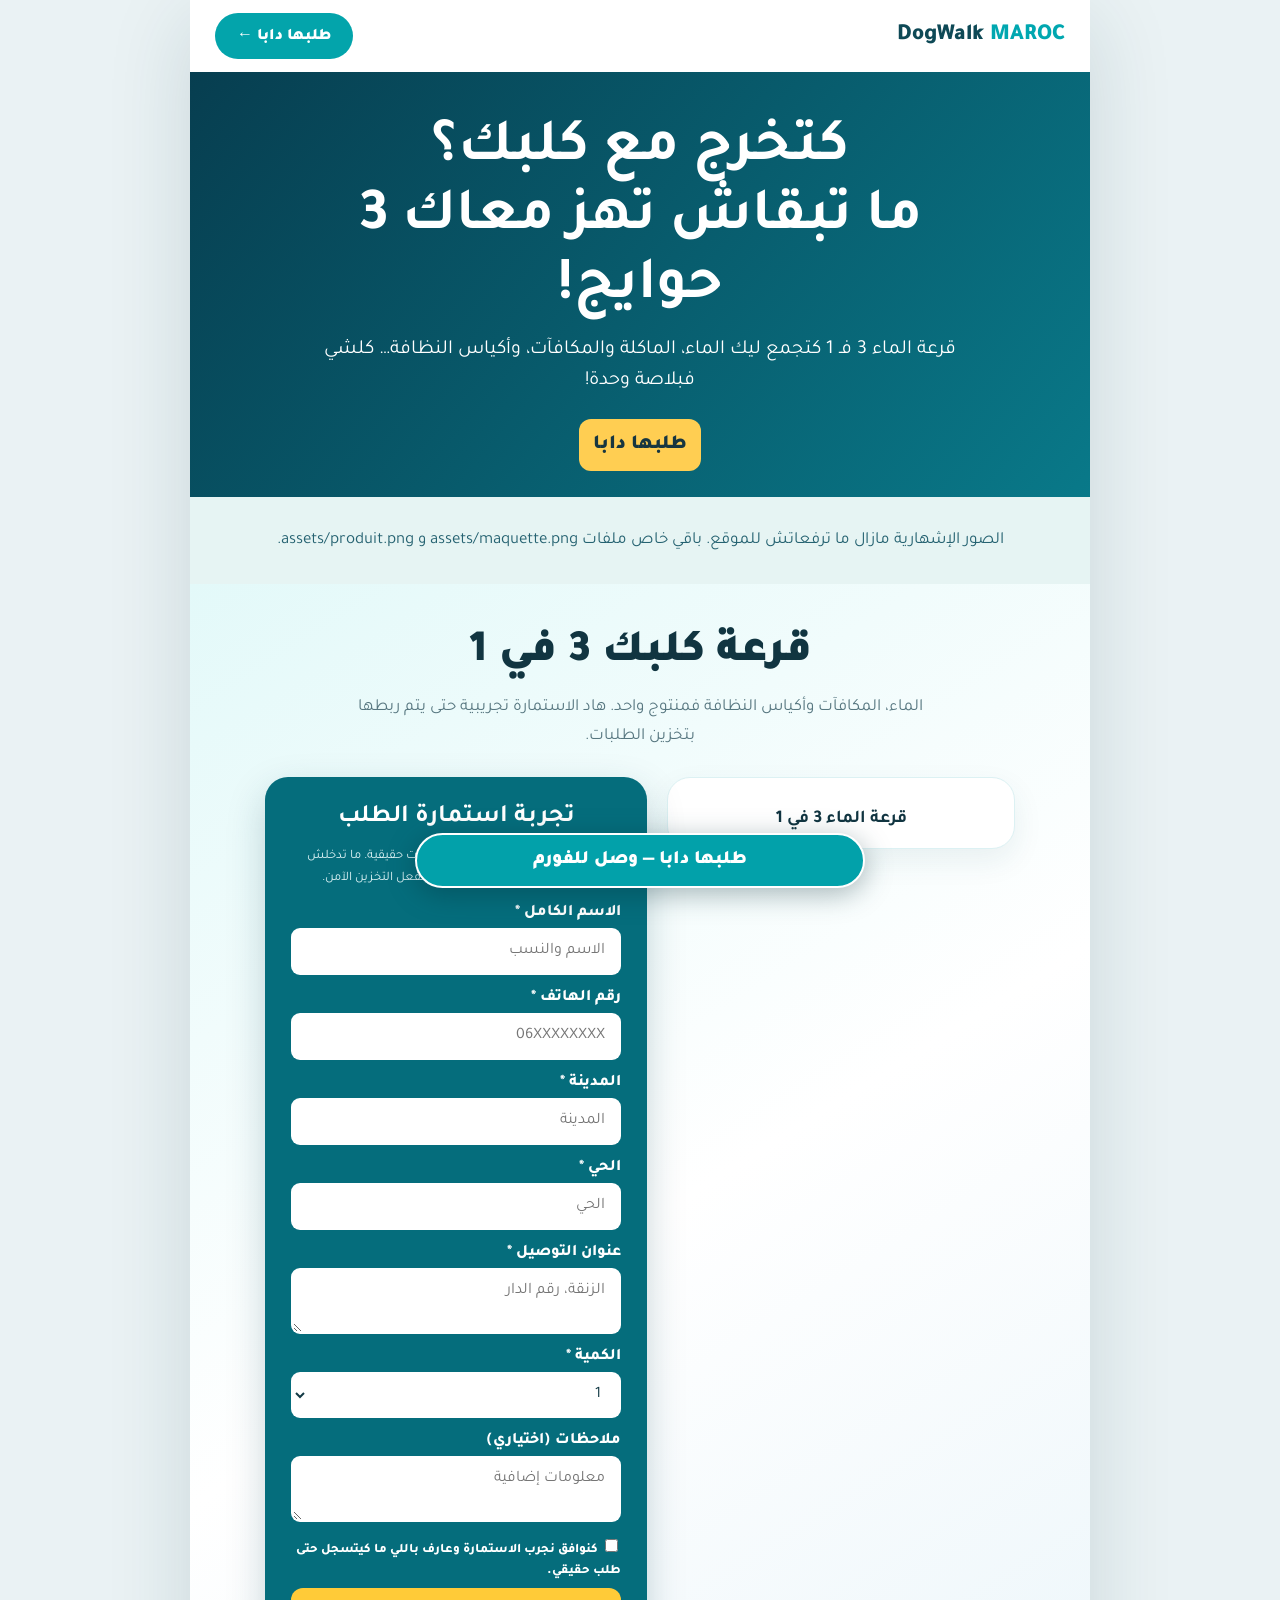
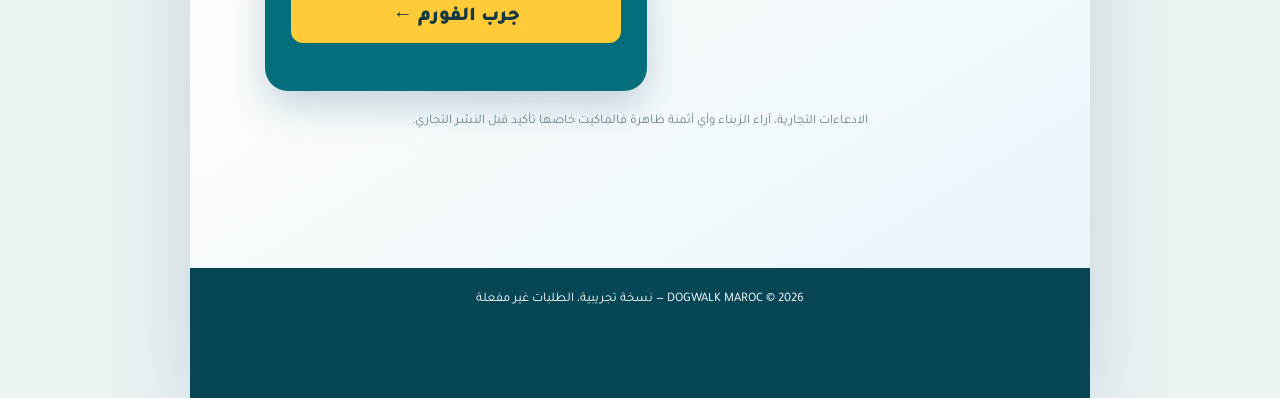
==== index.html @ 94f8e2f7 "Add DogWalk Maroc RTL landing page scaffold and validated demo order form" ====
<!doctype html>
<html lang="ar" dir="rtl"><head><meta charset="utf-8"><meta name="viewport" content="width=device-width, initial-scale=1"><meta name="theme-color" content="#075968"><meta name="description" content="DogWalk Maroc — قرعة 3 في 1 للكلاب: الماء، الماكلة وأكياس النظافة فبلاصة وحدة."><title>DogWalk Maroc — قرعة 3 في 1</title><link rel="preconnect" href="https://fonts.googleapis.com"><link rel="preconnect" href="https://fonts.gstatic.com" crossorigin><link href="https://fonts.googleapis.com/css2?family=Tajawal:wght@400;500;600;700;800;900&display=swap" rel="stylesheet">
<style>*{box-sizing:border-box}html{scroll-behavior:smooth}body{margin:0;background:#eaf2f4;color:#113541;font-family:Tajawal,Arial,sans-serif}button,input,select,textarea{font:inherit}button{cursor:pointer}.shell{max-width:900px;margin:0 auto;background:white;box-shadow:0 20px 80px #073c4a24}.top{display:flex;align-items:center;justify-content:space-between;padding:13px 25px;background:white}.brand{font-size:23px;font-weight:900;color:#0e4956}.brand span{color:#00a7b0}.top-cta,.sticky button,.order-btn{border:0;border-radius:40px;padding:12px 22px;background:#03a4ab;color:white;font-weight:900}.hero{position:relative;background:linear-gradient(130deg,#073e50,#097989);color:white;text-align:center;padding:44px 24px 26px}.hero h1{font-size:clamp(32px,6vw,60px);line-height:1.15;margin:0 auto 12px;max-width:690px}.hero p{font-size:20px;line-height:1.55;max-width:680px;margin:0 auto 22px}.hero .order-btn{width:auto;background:#ffce52;color:#173640}.graphic{position:relative;line-height:0;background:#e6f4f3}.graphic img{width:100%;display:block;height:auto}.hotspot{position:absolute;right:6%;width:47%;height:2.5%;border-radius:36px;background:transparent;border:0;cursor:pointer}.hotspot:focus-visible{outline:4px solid #00ccdc;background:#00bcc42b}.hotspot.a{top:18.7%}.hotspot.b{top:77.1%}.hotspot.c{top:90.3%}.fallback{display:none;padding:30px;text-align:center;font-size:17px;line-height:1.6;color:#256271}.post{padding:42px 24px 135px;background:linear-gradient(148deg,#e3f9f9,#fff 50%,#eaf5fa)}.post h2{font-size:clamp(29px,5vw,45px);line-height:1.25;margin:0 auto 12px;text-align:center;max-width:650px;font-weight:900}.sub{color:#577780;text-align:center;font-size:17px;line-height:1.7;margin:0 auto 25px;max-width:600px}.content{display:grid;grid-template-columns:1fr 1.1fr;gap:20px;max-width:750px;margin:auto;align-items:start}.product{background:white;border:1px solid #dcf1f3;border-radius:23px;padding:18px;box-shadow:0 12px 30px #15495814}.product img{width:100%;border-radius:12px}.product strong{display:block;text-align:center;font-size:18px;margin-top:12px}.form{background:#056d7c;border-radius:23px;padding:26px;color:white;box-shadow:0 15px 38px #053d4e36}.form h3{font-size:25px;margin:0 0 8px;text-align:center}.form p{font-size:13px;text-align:center;line-height:1.7;color:#ddf3f5}.form label{font-weight:800;display:block;margin:14px 0 5px}.form input:not([type=checkbox]),.form select,.form textarea{display:block;width:100%;padding:12px 14px;border-radius:9px;border:2px solid transparent;outline:0;background:white;color:#133a45;min-height:45px}.form input:focus,.form select:focus,.form textarea:focus{border-color:#f6cf4b}.small{font-size:12px}.consent{display:flex;gap:9px;align-items:start;font-size:13px;line-height:1.6;margin:17px 0}.order-btn{background:#ffcb38;color:#153a41;width:100%;font-size:20px;padding:14px;border-radius:12px}.feedback{padding:11px 0;font-weight:700;min-height:20px;color:#fce5a7}.sticky{position:fixed;bottom:12px;left:50%;transform:translateX(-50%);z-index:20;width:min(90%,450px);filter:drop-shadow(0 6px 14px #00263055)}.sticky button{width:100%;padding:14px 20px;background:#02a1aa;border:2px solid white;font-size:19px}.note{text-align:center;max-width:680px;margin:20px auto 0;font-size:13px;color:#69858c;line-height:1.7}.footer{text-align:center;padding:24px 20px 90px;background:#064655;color:white;font-size:13px}@media(max-width:650px){.top{padding:10px 12px}.brand{font-size:19px}.top-cta{font-size:13px;padding:10px 14px}.content{grid-template-columns:1fr}.product{max-width:350px;width:100%;margin:0 auto}.post{padding:32px 16px 130px}}</style></head>
<body><main class="shell"><header class="top"><div class="brand">DogWalk <span>MAROC</span></div><button class="top-cta" onclick="goOrder()">طلبها دابا ←</button></header><section class="hero"><h1>كتخرج مع كلبك؟<br>ما تبقاش تهز معاك 3 حوايج!</h1><p>قرعة الماء 3 فـ 1 كتجمع ليك الماء، الماكلة والمكافآت، وأكياس النظافة… كلشي فبلاصة وحدة!</p><button class="order-btn" onclick="goOrder()">طلبها دابا</button></section><section class="graphic" aria-label="عرض المنتوج"><img src="assets/maquette.png" alt="عرض مصور لقرعة 3 في 1 للكلاب" onerror="this.style.display='none';document.getElementById('asset-warning').style.display='block'"><div id="asset-warning" class="fallback">الصور الإشهارية مازال ما ترفعاتش للموقع. باقي خاص ملفات assets/maquette.png و assets/produit.png.</div><button aria-label="اطلب الآن" class="hotspot a" onclick="goOrder()"></button><button aria-label="اطلب الآن" class="hotspot b" onclick="goOrder()"></button><button aria-label="اطلب الآن" class="hotspot c" onclick="goOrder()"></button></section><section class="post" id="order"><h2>قرعة كلبك 3 في 1</h2><p class="sub">الماء، المكافآت وأكياس النظافة فمنتوج واحد. هاد الاستمارة تجريبية حتى يتم ربطها بتخزين الطلبات.</p><div class="content"><div class="product"><img src="assets/produit.png" alt="الصورة الحقيقية للقرعة 3 في 1" onerror="this.style.display='none'"><strong>قرعة الماء 3 في 1</strong></div><form class="form" id="leadForm"><h3>تجربة استمارة الطلب</h3><p>مهم: هاد النسخة ما كتسجلش طلبات حقيقية. ما تدخلش معلومات شخصية حقيقية حتى يتفعل التخزين الآمن.</p><label for="fullName">الاسم الكامل *</label><input id="fullName" autocomplete="name" required minlength="3" placeholder="الاسم والنسب"><label for="phone">رقم الهاتف *</label><input id="phone" inputmode="tel" autocomplete="tel" required placeholder="06XXXXXXXX" pattern="(0[67][0-9]{8}|\+212[67][0-9]{8})"><label for="city">المدينة *</label><input id="city" required placeholder="المدينة"><label for="district">الحي *</label><input id="district" required placeholder="الحي"><label for="address">عنوان التوصيل *</label><textarea id="address" rows="2" required placeholder="الزنقة، رقم الدار"></textarea><label for="qty">الكمية *</label><select id="qty" required><option value="1">1</option><option value="2">2</option><option value="3">3</option></select><label for="notes">ملاحظات (اختياري)</label><textarea id="notes" rows="2" placeholder="معلومات إضافية"></textarea><label class="consent"><input type="checkbox" required> كنوافق نجرب الاستمارة وعارف باللي ما كيتسجل حتى طلب حقيقي.</label><button class="order-btn" type="submit">جرب الفورم ←</button><div id="feedback" class="feedback" role="status" aria-live="polite"></div></form></div><p class="note">الادعاءات التجارية، آراء الزبناء وأي أثمنة ظاهرة فالماكيت خاصها تأكيد قبل النشر التجاري.</p></section><footer class="footer">DOGWALK MAROC © 2026 — نسخة تجريبية، الطلبات غير مفعلة</footer></main><div class="sticky"><button onclick="goOrder()">طلبها دابا — وصل للفورم</button></div><script>function goOrder(){document.getElementById('order').scrollIntoView({behavior:'smooth',block:'start'})}document.getElementById('leadForm').addEventListener('submit',function(e){e.preventDefault();document.getElementById('feedback').textContent='الاستمارة صحيحة تجريبيا، لكن ما تصيفط حتى طلب وما تخزنت حتى معلومة.';this.reset()});</script></body></html>
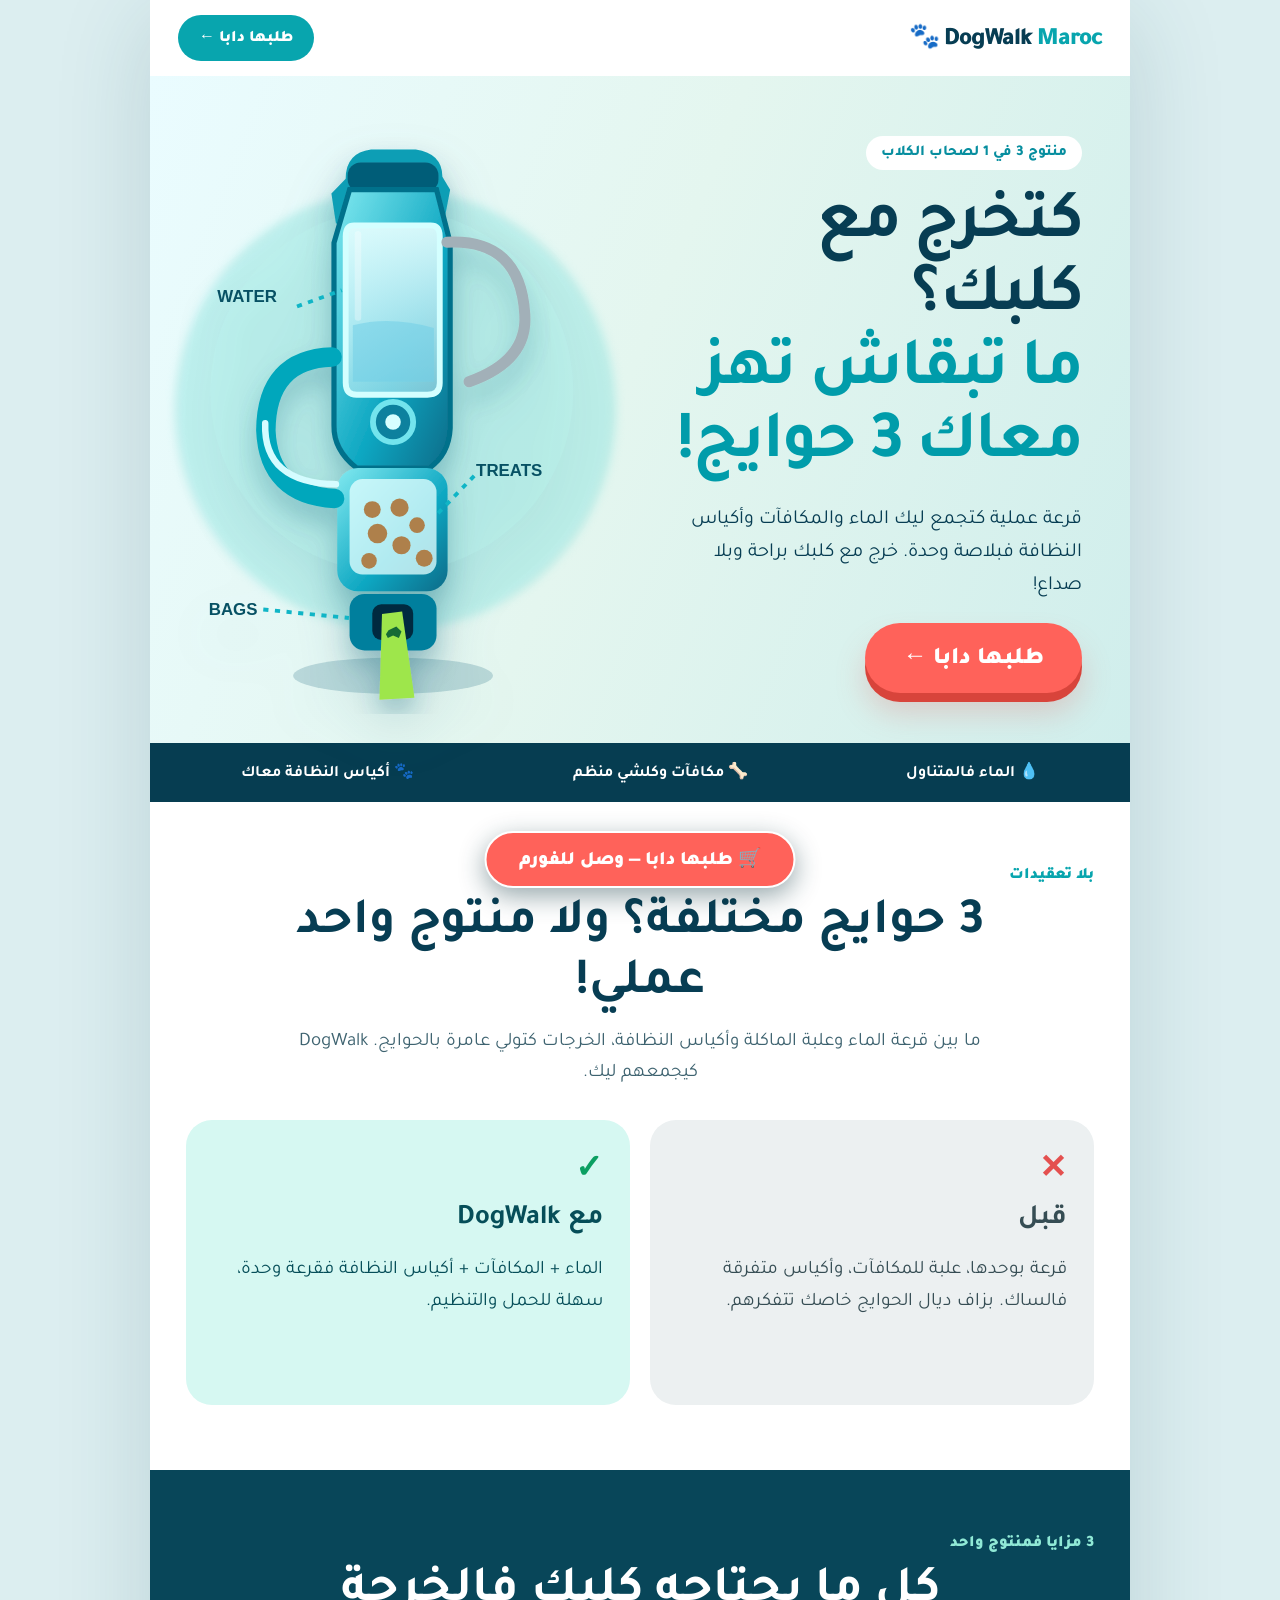
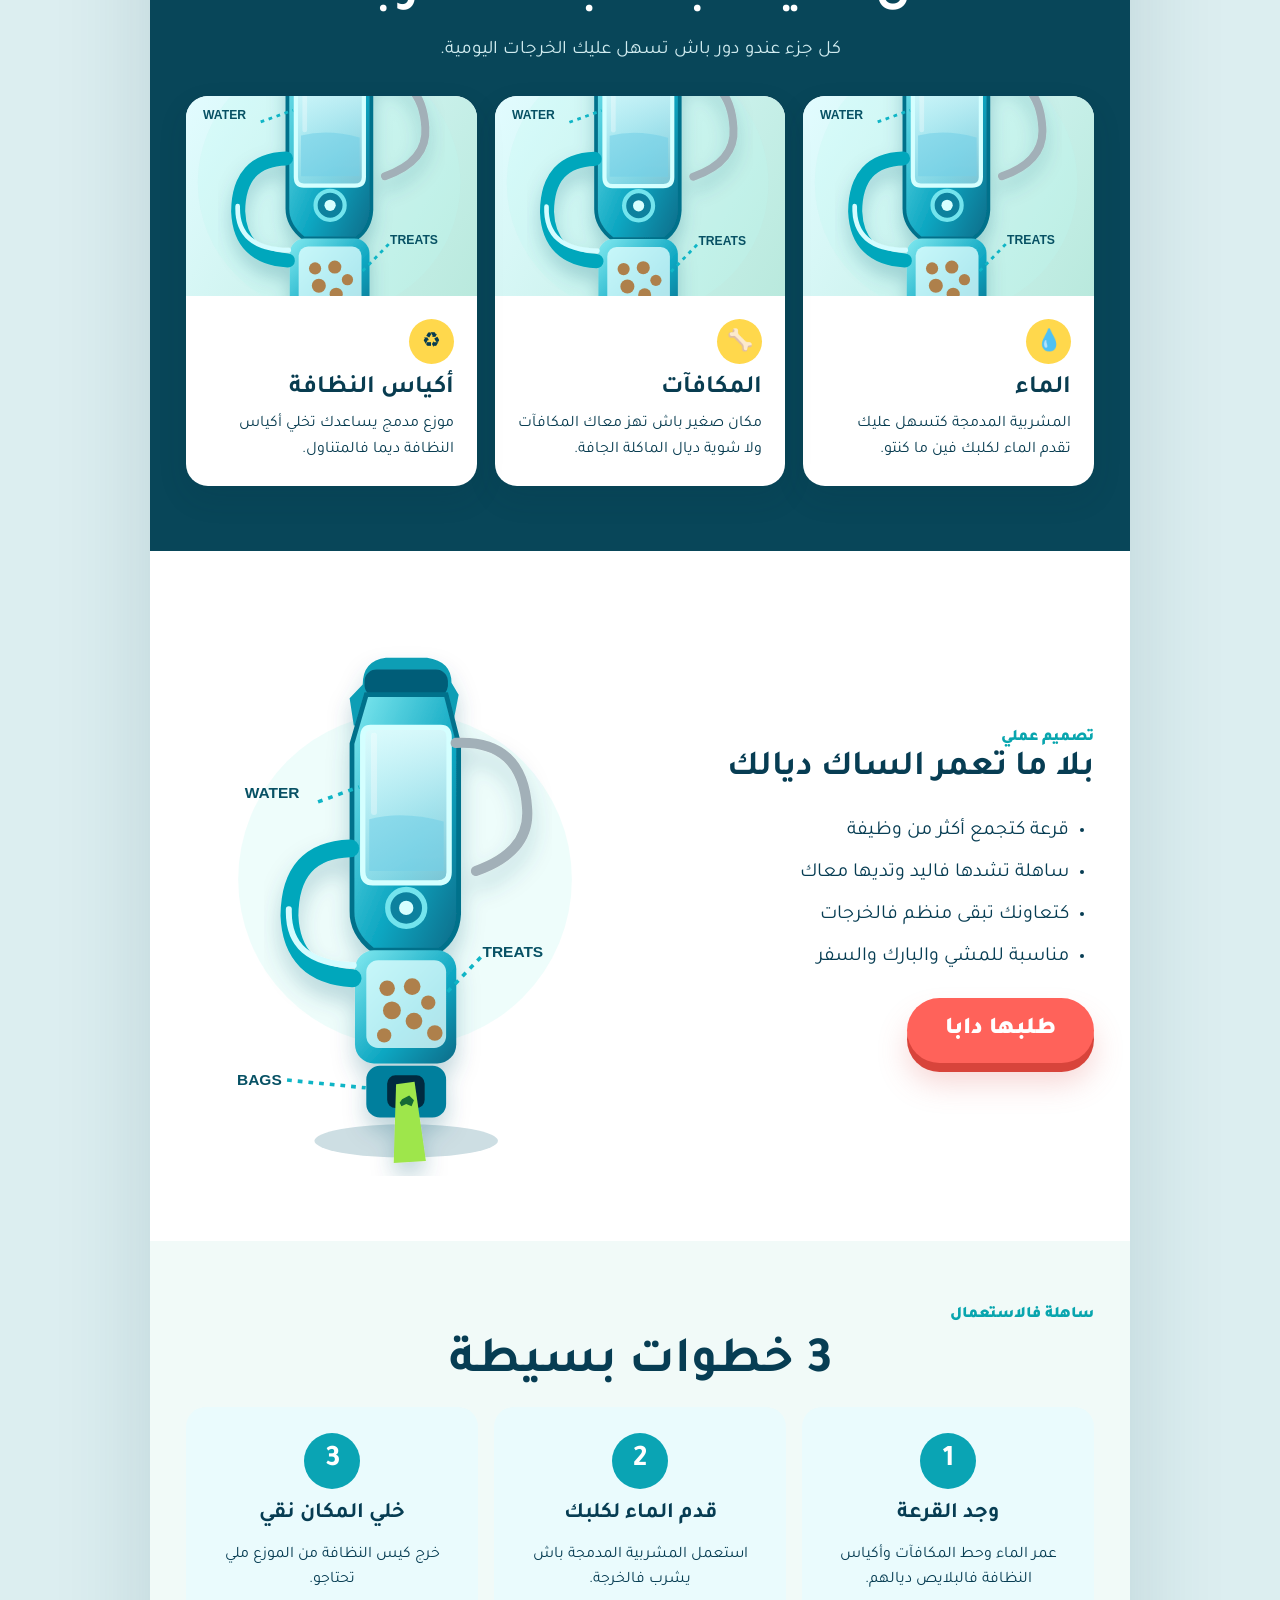
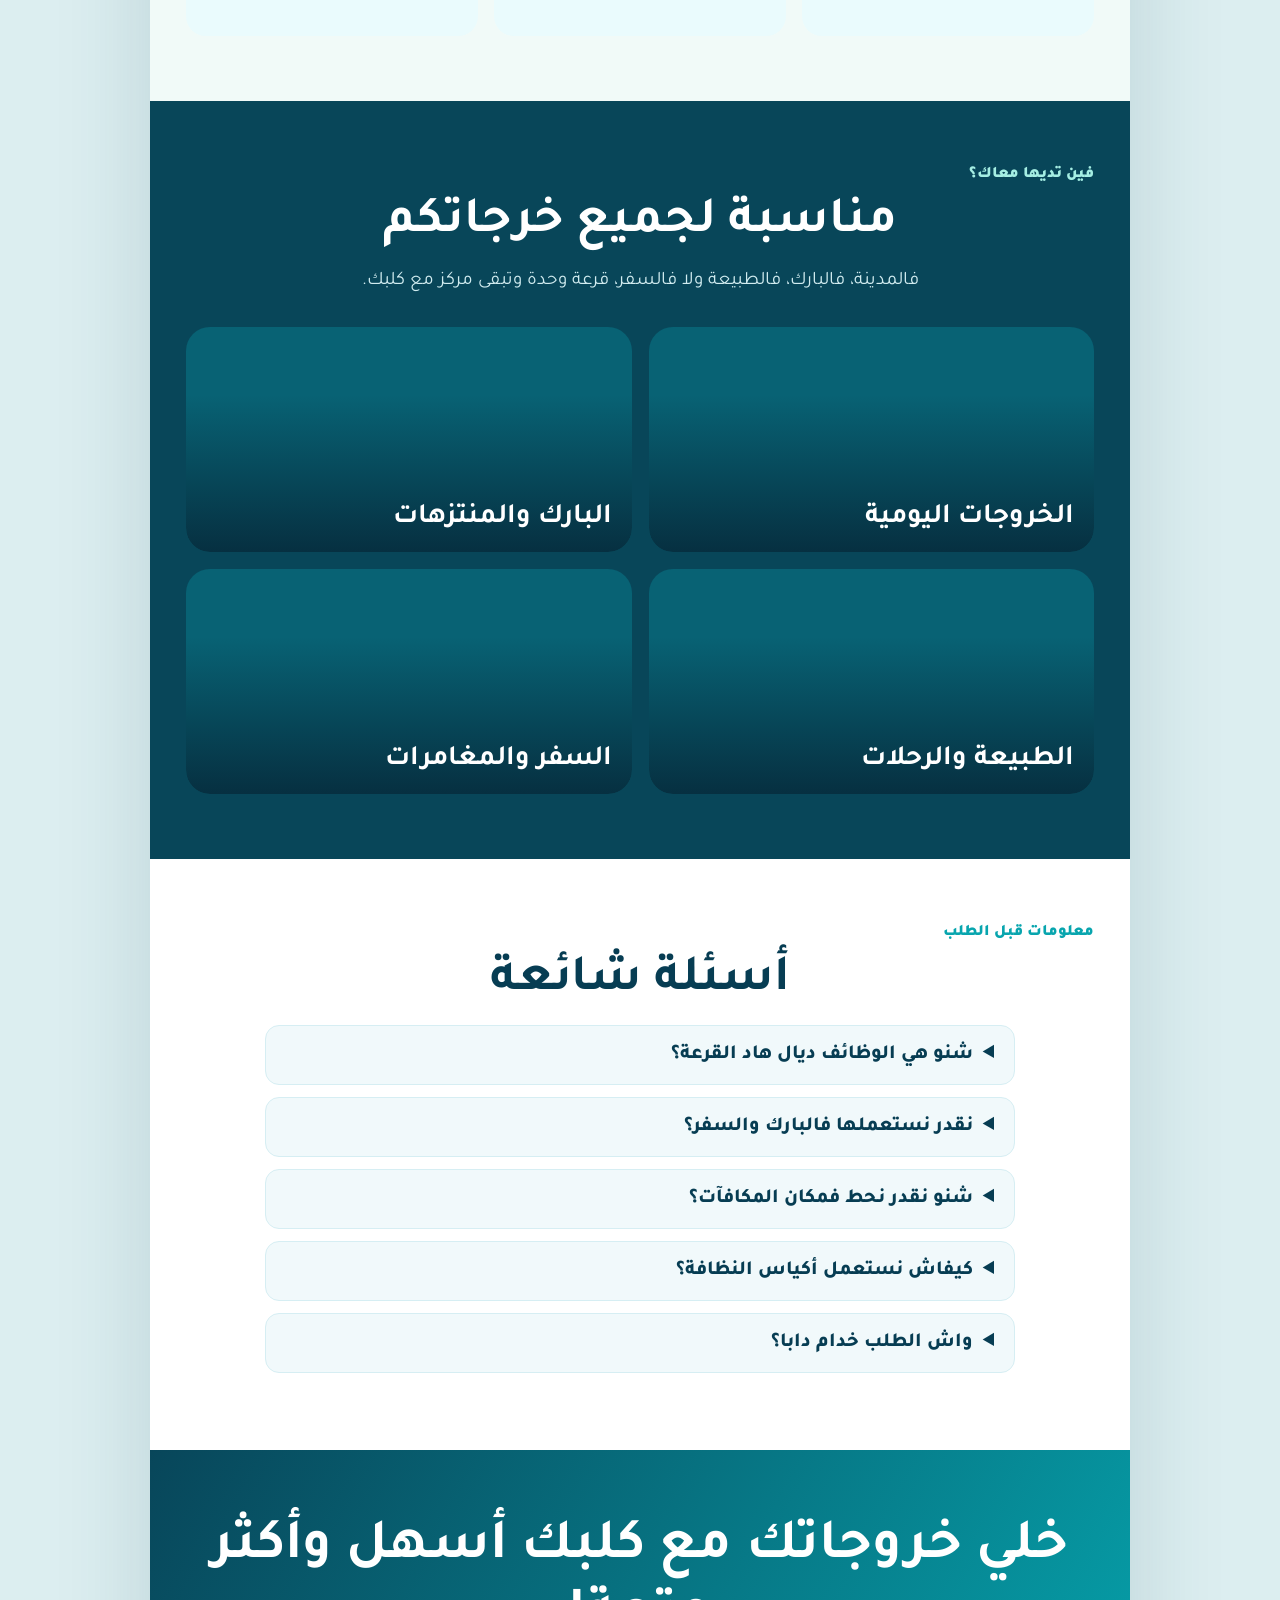
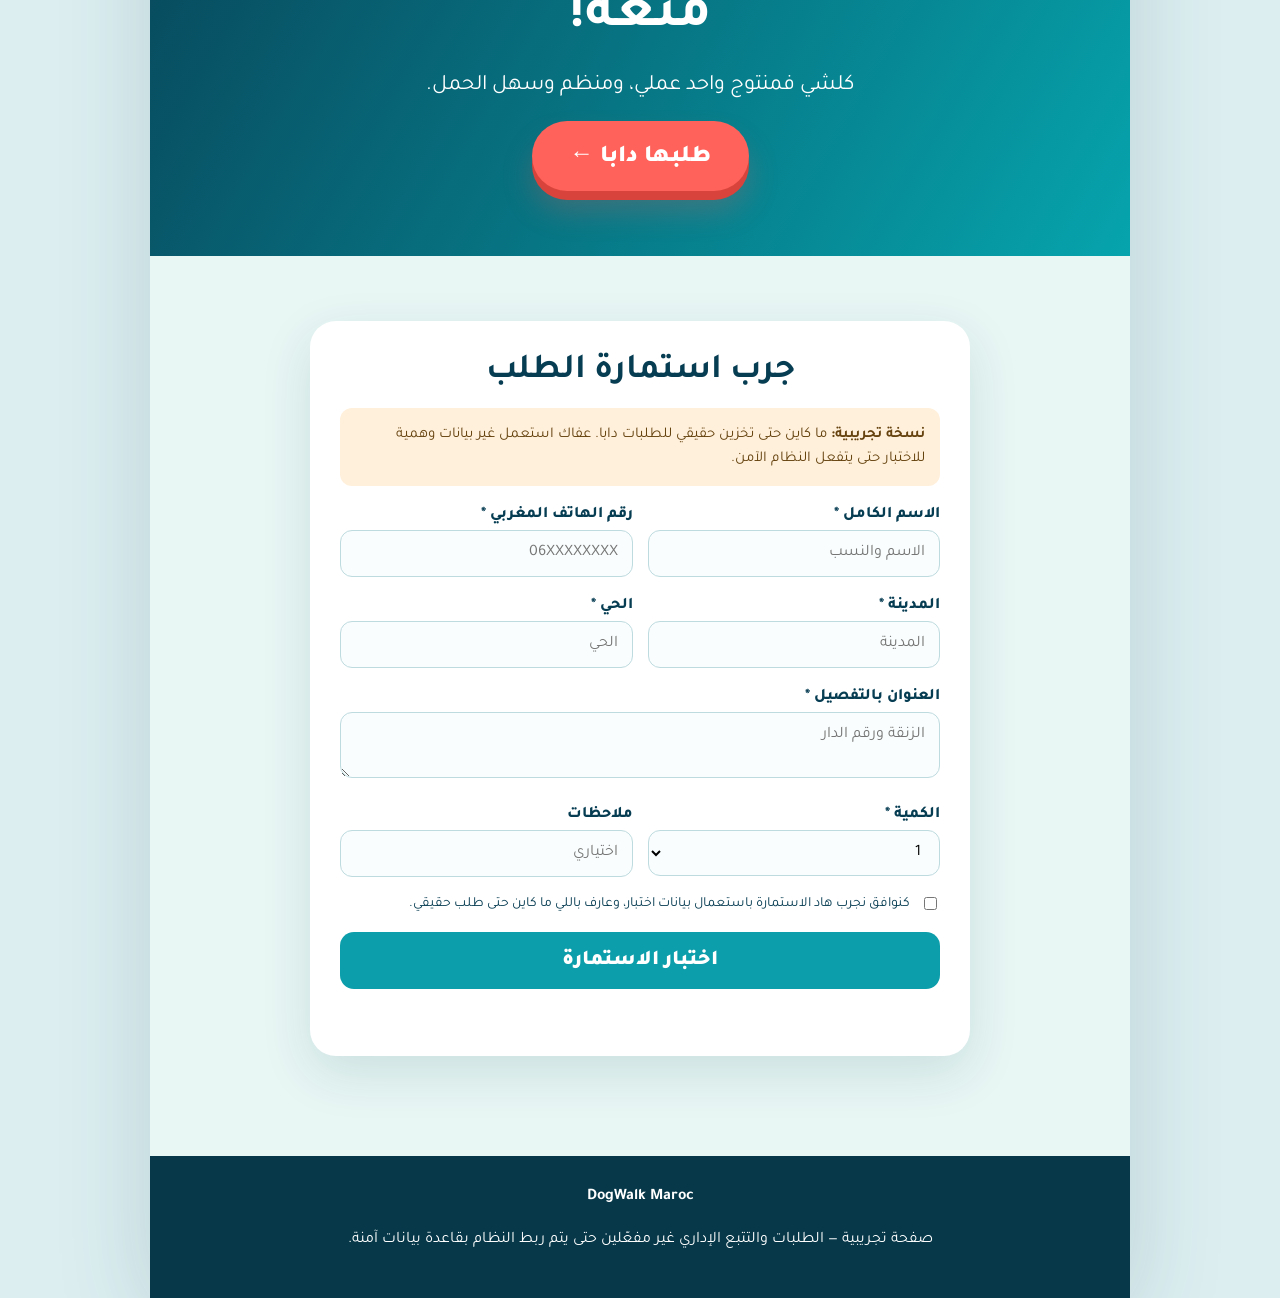
==== commit 4eb9e9a1: "Build complete responsive Moroccan Arabic DogWalk sales landing page" ====
--- a/index.html
+++ b/index.html
@@ -1,4 +1 @@
-<!doctype html>
-<html lang="ar" dir="rtl"><head><meta charset="utf-8"><meta name="viewport" content="width=device-width, initial-scale=1"><meta name="theme-color" content="#075968"><meta name="description" content="DogWalk Maroc — قرعة 3 في 1 للكلاب: الماء، الماكلة وأكياس النظافة فبلاصة وحدة."><title>DogWalk Maroc — قرعة 3 في 1</title><link rel="preconnect" href="https://fonts.googleapis.com"><link rel="preconnect" href="https://fonts.gstatic.com" crossorigin><link href="https://fonts.googleapis.com/css2?family=Tajawal:wght@400;500;600;700;800;900&display=swap" rel="stylesheet">
-<style>*{box-sizing:border-box}html{scroll-behavior:smooth}body{margin:0;background:#eaf2f4;color:#113541;font-family:Tajawal,Arial,sans-serif}button,input,select,textarea{font:inherit}button{cursor:pointer}.shell{max-width:900px;margin:0 auto;background:white;box-shadow:0 20px 80px #073c4a24}.top{display:flex;align-items:center;justify-content:space-between;padding:13px 25px;background:white}.brand{font-size:23px;font-weight:900;color:#0e4956}.brand span{color:#00a7b0}.top-cta,.sticky button,.order-btn{border:0;border-radius:40px;padding:12px 22px;background:#03a4ab;color:white;font-weight:900}.hero{position:relative;background:linear-gradient(130deg,#073e50,#097989);color:white;text-align:center;padding:44px 24px 26px}.hero h1{font-size:clamp(32px,6vw,60px);line-height:1.15;margin:0 auto 12px;max-width:690px}.hero p{font-size:20px;line-height:1.55;max-width:680px;margin:0 auto 22px}.hero .order-btn{width:auto;background:#ffce52;color:#173640}.graphic{position:relative;line-height:0;background:#e6f4f3}.graphic img{width:100%;display:block;height:auto}.hotspot{position:absolute;right:6%;width:47%;height:2.5%;border-radius:36px;background:transparent;border:0;cursor:pointer}.hotspot:focus-visible{outline:4px solid #00ccdc;background:#00bcc42b}.hotspot.a{top:18.7%}.hotspot.b{top:77.1%}.hotspot.c{top:90.3%}.fallback{display:none;padding:30px;text-align:center;font-size:17px;line-height:1.6;color:#256271}.post{padding:42px 24px 135px;background:linear-gradient(148deg,#e3f9f9,#fff 50%,#eaf5fa)}.post h2{font-size:clamp(29px,5vw,45px);line-height:1.25;margin:0 auto 12px;text-align:center;max-width:650px;font-weight:900}.sub{color:#577780;text-align:center;font-size:17px;line-height:1.7;margin:0 auto 25px;max-width:600px}.content{display:grid;grid-template-columns:1fr 1.1fr;gap:20px;max-width:750px;margin:auto;align-items:start}.product{background:white;border:1px solid #dcf1f3;border-radius:23px;padding:18px;box-shadow:0 12px 30px #15495814}.product img{width:100%;border-radius:12px}.product strong{display:block;text-align:center;font-size:18px;margin-top:12px}.form{background:#056d7c;border-radius:23px;padding:26px;color:white;box-shadow:0 15px 38px #053d4e36}.form h3{font-size:25px;margin:0 0 8px;text-align:center}.form p{font-size:13px;text-align:center;line-height:1.7;color:#ddf3f5}.form label{font-weight:800;display:block;margin:14px 0 5px}.form input:not([type=checkbox]),.form select,.form textarea{display:block;width:100%;padding:12px 14px;border-radius:9px;border:2px solid transparent;outline:0;background:white;color:#133a45;min-height:45px}.form input:focus,.form select:focus,.form textarea:focus{border-color:#f6cf4b}.small{font-size:12px}.consent{display:flex;gap:9px;align-items:start;font-size:13px;line-height:1.6;margin:17px 0}.order-btn{background:#ffcb38;color:#153a41;width:100%;font-size:20px;padding:14px;border-radius:12px}.feedback{padding:11px 0;font-weight:700;min-height:20px;color:#fce5a7}.sticky{position:fixed;bottom:12px;left:50%;transform:translateX(-50%);z-index:20;width:min(90%,450px);filter:drop-shadow(0 6px 14px #00263055)}.sticky button{width:100%;padding:14px 20px;background:#02a1aa;border:2px solid white;font-size:19px}.note{text-align:center;max-width:680px;margin:20px auto 0;font-size:13px;color:#69858c;line-height:1.7}.footer{text-align:center;padding:24px 20px 90px;background:#064655;color:white;font-size:13px}@media(max-width:650px){.top{padding:10px 12px}.brand{font-size:19px}.top-cta{font-size:13px;padding:10px 14px}.content{grid-template-columns:1fr}.product{max-width:350px;width:100%;margin:0 auto}.post{padding:32px 16px 130px}}</style></head>
-<body><main class="shell"><header class="top"><div class="brand">DogWalk <span>MAROC</span></div><button class="top-cta" onclick="goOrder()">طلبها دابا ←</button></header><section class="hero"><h1>كتخرج مع كلبك؟<br>ما تبقاش تهز معاك 3 حوايج!</h1><p>قرعة الماء 3 فـ 1 كتجمع ليك الماء، الماكلة والمكافآت، وأكياس النظافة… كلشي فبلاصة وحدة!</p><button class="order-btn" onclick="goOrder()">طلبها دابا</button></section><section class="graphic" aria-label="عرض المنتوج"><img src="assets/maquette.png" alt="عرض مصور لقرعة 3 في 1 للكلاب" onerror="this.style.display='none';document.getElementById('asset-warning').style.display='block'"><div id="asset-warning" class="fallback">الصور الإشهارية مازال ما ترفعاتش للموقع. باقي خاص ملفات assets/maquette.png و assets/produit.png.</div><button aria-label="اطلب الآن" class="hotspot a" onclick="goOrder()"></button><button aria-label="اطلب الآن" class="hotspot b" onclick="goOrder()"></button><button aria-label="اطلب الآن" class="hotspot c" onclick="goOrder()"></button></section><section class="post" id="order"><h2>قرعة كلبك 3 في 1</h2><p class="sub">الماء، المكافآت وأكياس النظافة فمنتوج واحد. هاد الاستمارة تجريبية حتى يتم ربطها بتخزين الطلبات.</p><div class="content"><div class="product"><img src="assets/produit.png" alt="الصورة الحقيقية للقرعة 3 في 1" onerror="this.style.display='none'"><strong>قرعة الماء 3 في 1</strong></div><form class="form" id="leadForm"><h3>تجربة استمارة الطلب</h3><p>مهم: هاد النسخة ما كتسجلش طلبات حقيقية. ما تدخلش معلومات شخصية حقيقية حتى يتفعل التخزين الآمن.</p><label for="fullName">الاسم الكامل *</label><input id="fullName" autocomplete="name" required minlength="3" placeholder="الاسم والنسب"><label for="phone">رقم الهاتف *</label><input id="phone" inputmode="tel" autocomplete="tel" required placeholder="06XXXXXXXX" pattern="(0[67][0-9]{8}|\+212[67][0-9]{8})"><label for="city">المدينة *</label><input id="city" required placeholder="المدينة"><label for="district">الحي *</label><input id="district" required placeholder="الحي"><label for="address">عنوان التوصيل *</label><textarea id="address" rows="2" required placeholder="الزنقة، رقم الدار"></textarea><label for="qty">الكمية *</label><select id="qty" required><option value="1">1</option><option value="2">2</option><option value="3">3</option></select><label for="notes">ملاحظات (اختياري)</label><textarea id="notes" rows="2" placeholder="معلومات إضافية"></textarea><label class="consent"><input type="checkbox" required> كنوافق نجرب الاستمارة وعارف باللي ما كيتسجل حتى طلب حقيقي.</label><button class="order-btn" type="submit">جرب الفورم ←</button><div id="feedback" class="feedback" role="status" aria-live="polite"></div></form></div><p class="note">الادعاءات التجارية، آراء الزبناء وأي أثمنة ظاهرة فالماكيت خاصها تأكيد قبل النشر التجاري.</p></section><footer class="footer">DOGWALK MAROC © 2026 — نسخة تجريبية، الطلبات غير مفعلة</footer></main><div class="sticky"><button onclick="goOrder()">طلبها دابا — وصل للفورم</button></div><script>function goOrder(){document.getElementById('order').scrollIntoView({behavior:'smooth',block:'start'})}document.getElementById('leadForm').addEventListener('submit',function(e){e.preventDefault();document.getElementById('feedback').textContent='الاستمارة صحيحة تجريبيا، لكن ما تصيفط حتى طلب وما تخزنت حتى معلومة.';this.reset()});</script></body></html>+<!doctype html><html lang="ar" dir="rtl"><head><meta charset="utf-8"><meta name="viewport" content="width=device-width,initial-scale=1"><meta name="theme-color" content="#073e53"><title>DogWalk Maroc | كلشي لخرجة كلبك فقرعة وحدة</title><meta name="description" content="DogWalk Maroc قرعة 3 في 1 كتجمع الماء والمكافآت وأكياس النظافة. اكتشف كيفاش تسهل خروجاتك مع كلبك."><link rel="preconnect" href="https://fonts.googleapis.com"><link href="https://fonts.googleapis.com/css2?family=Tajawal:wght@400;500;600;700;800;900&display=swap" rel="stylesheet"><style>:root{--navy:#073d53;--teal:#08a5ae;--coral:#ff625a;--cream:#fffaf1}*{box-sizing:border-box}html{scroll-behavior:smooth}body{margin:0;font-family:Tajawal,Arial,sans-serif;color:var(--navy);background:#dceef0}button,input,select,textarea{font:inherit}button{cursor:pointer}.wrap{max-width:980px;margin:auto;overflow:hidden;background:white;box-shadow:0 18px 90px #13445629}.bar{padding:15px 28px;display:flex;justify-content:space-between;align-items:center;background:#fff}.brand{direction:ltr;font-size:25px;font-weight:900;letter-spacing:-1px}.brand i{font-style:normal;color:var(--teal)}.pill{border:0;border-radius:99px;background:var(--teal);color:white;font-weight:900;padding:12px 21px}.intro{background:linear-gradient(112deg,#eafcff,#e4f6ef 48%,#d0eeec);display:grid;grid-template-columns:1fr 1fr;align-items:center;min-height:620px;position:relative}.copy{padding:60px 48px 50px 25px;z-index:1}.kicker{display:inline-block;background:#fff;border-radius:30px;padding:8px 15px;font-size:15px;font-weight:800;color:#078e9f}.copy h1{font-size:clamp(40px,5.5vw,68px);line-height:1.08;letter-spacing:-1.7px;margin:20px 0}.highlight{display:inline;color:#009caa}.copy p{font-size:20px;line-height:1.65}.mainbtn{border:none;background:var(--coral);color:#fff;padding:18px 38px;font-weight:900;font-size:24px;border-radius:80px;box-shadow:0 9px 0 #d8443b,0 20px 30px #df605b41;transition:transform .2s}.mainbtn:hover{transform:translateY(-3px)}.hero-product{width:100%;max-height:610px;filter:drop-shadow(0 25px 25px #0f61762f)}.hero-art{position:relative;display:grid;place-items:center}.hero-art:before{content:'';position:absolute;background:#94e5e0;border-radius:50%;width:90%;aspect-ratio:1;filter:blur(5px);opacity:.5}.hero-art img{position:relative}.trust{background:#063d51;color:white;display:flex;justify-content:space-around;gap:12px;padding:18px;flex-wrap:wrap;font-weight:700}.section{padding:65px 36px}.eyebrow{color:var(--teal);font-size:16px;font-weight:900;text-align:center}.section h2{font-size:clamp(32px,4.6vw,51px);line-height:1.18;text-align:center;margin:9px auto 12px;max-width:740px}.section .desc{font-size:19px;line-height:1.65;text-align:center;max-width:700px;margin:0 auto 30px;color:#3e6370}.dark{background:#084659;color:white}.dark .desc{color:#d1ecf0}.problem{display:grid;grid-template-columns:1fr 1fr;gap:20px}.panel{padding:27px;border-radius:26px;min-height:285px;position:relative}.bad{background:#ecf0f1;color:#364d54}.good{background:#d6f8f2;color:#064e59}.panel h3{font-size:28px;margin:8px 0}.panel p{line-height:1.7;font-size:19px}.symbol{font-size:33px;font-weight:900;color:#e4504f}.good .symbol{color:#0b9f62}.features{display:grid;grid-template-columns:repeat(3,1fr);gap:18px}.feature{border-radius:22px;overflow:hidden;background:#fff;box-shadow:0 12px 30px #002e3a1c;color:#083c50}.feature .img{height:200px;display:flex;align-items:center;justify-content:center;background:linear-gradient(120deg,#e2fcff,#b9e9dd)}.feature img{height:100%;width:100%;object-fit:cover}.feature .body{padding:23px}.feature h3{font-size:25px;margin:0 0 8px}.feature p{line-height:1.6;font-size:16px;margin:0}.mini{display:inline-grid;place-items:center;width:45px;height:45px;background:#ffd84c;border-radius:50%;font-size:21px;margin-bottom:10px}.showcase{display:grid;grid-template-columns:1fr 1fr;align-items:center;gap:20px}.showcase img{width:100%;max-height:560px}.showcase h3{font-size:35px;line-height:1.2;margin:0 0 18px}.showcase ul{padding:0 25px 0 0;line-height:2.1;font-size:20px}.steps{display:grid;grid-template-columns:repeat(3,1fr);gap:16px}.step{padding:26px;border-radius:20px;background:#eafbfd;text-align:center}.step b{display:grid;place-items:center;margin:0 auto 12px;width:56px;height:56px;border-radius:100%;background:#0aa4b4;color:white;font-size:30px}.step h3{font-size:22px;margin:8px}.step p{line-height:1.6}.lifestyle{display:grid;grid-template-columns:repeat(2,1fr);gap:17px}.scene{min-height:225px;border-radius:24px;overflow:hidden;position:relative;background-size:cover;background-position:center;background-color:#086274}.scene:after{content:'';position:absolute;inset:30% 0 0;background:linear-gradient(transparent,#062c3dee)}.scene strong{position:absolute;bottom:17px;right:20px;color:white;font-size:28px;z-index:1}.faq{max-width:750px;margin:0 auto}.faq details{background:#f1f9fb;border:1px solid #d6eef3;border-radius:14px;padding:17px 20px;margin:12px 0}.faq summary{cursor:pointer;font-size:20px;font-weight:800}.faq p{font-size:17px;line-height:1.7}.closing{background:linear-gradient(120deg,#08465a,#06a4ad);color:white;text-align:center;padding:65px 30px}.closing h2{font-size:clamp(34px,6vw,57px);margin:0 0 14px}.closing p{font-size:22px}.formarea{padding:65px 24px 100px;background:#e8f6f4}.order{max-width:660px;margin:auto;border-radius:26px;background:#fff;padding:30px;box-shadow:0 17px 50px #0d596322}.order h2{font-size:35px;margin:0 0 12px;text-align:center}.alert{font-size:15px;line-height:1.6;background:#fff0db;color:#65420e;padding:15px;border-radius:12px;margin:15px 0}.fields{display:grid;grid-template-columns:1fr 1fr;gap:15px}.field label{display:block;font-weight:800;margin:5px 0}.field input,.field select,.field textarea{width:100%;border:1.5px solid #bedbdf;border-radius:12px;padding:13px 14px;background:#f9fdfd;outline-color:#06a6b2}.wide{grid-column:1/-1}.consent{display:flex;gap:10px;align-items:flex-start;font-size:14px;line-height:1.5;margin:17px 0}.order button[type=submit]{width:100%;padding:16px;background:#0c9eaa;border:0;color:white;border-radius:14px;font-weight:900;font-size:21px}.status{font-weight:700;color:#0b6876;min-height:25px;margin-top:12px}.bottom{background:#063849;color:white;padding:28px;text-align:center;line-height:1.7}.float{position:fixed;left:50%;bottom:12px;transform:translateX(-50%);z-index:5;border:2px solid #fff;border-radius:90px;background:#ff625a;color:#fff;font-size:19px;font-weight:900;padding:13px 32px;box-shadow:0 8px 26px #12394170;white-space:nowrap}@media(max-width:700px){.bar{padding:10px 16px}.brand{font-size:21px}.intro{grid-template-columns:1fr;min-height:auto}.copy{padding:34px 25px 10px;text-align:center}.copy h1{font-size:44px}.hero-art{height:420px}.hero-product{max-height:430px}.section{padding:45px 18px}.problem,.features,.showcase,.steps,.lifestyle{grid-template-columns:1fr}.feature .img{height:210px}.showcase{text-align:center}.showcase img{max-height:400px}.fields{grid-template-columns:1fr}.scene{min-height:185px}.float{width:88%;padding:13px}.trust{font-size:13px}.order{padding:21px}}</style></head><body><div class="wrap"><header class="bar"><div class="brand">🐾 DogWalk <i>Maroc</i></div><button class="pill" onclick="order()">طلبها دابا ←</button></header><main><section class="intro"><div class="copy"><span class="kicker">منتوج 3 في 1 لصحاب الكلاب</span><h1>كتخرج مع كلبك؟<br><span class="highlight">ما تبقاش تهز معاك 3 حوايج!</span></h1><p>قرعة عملية كتجمع ليك الماء والمكافآت وأكياس النظافة فبلاصة وحدة. خرج مع كلبك براحة وبلا صداع!</p><button class="mainbtn" onclick="order()">طلبها دابا ←</button></div><div class="hero-art"><img class="hero-product" src="assets/product-illustration.svg" alt="رسم توضيحي للقرعة 3 في 1 باللون الأزرق"></div></section><div class="trust"><span>💧 الماء فالمتناول</span><span>🦴 مكافآت وكلشي منظم</span><span>🐾 أكياس النظافة معاك</span></div><section class="section"><span class="eyebrow">بلا تعقيدات</span><h2>3 حوايج مختلفة؟ ولا منتوج واحد عملي!</h2><p class="desc">ما بين قرعة الماء وعلبة الماكلة وأكياس النظافة، الخرجات كتولي عامرة بالحوايج. DogWalk كيجمعهم ليك.</p><div class="problem"><div class="panel bad"><div class="symbol">✕</div><h3>قبل</h3><p>قرعة بوحدها، علبة للمكافآت، وأكياس متفرقة فالساك. بزاف ديال الحوايج خاصك تتفكرهم.</p></div><div class="panel good"><div class="symbol">✓</div><h3>مع DogWalk</h3><p>الماء + المكافآت + أكياس النظافة فقرعة وحدة، سهلة للحمل والتنظيم.</p></div></div></section><section class="section dark"><span class="eyebrow" style="color:#90e9d6">3 مزايا فمنتوج واحد</span><h2>كل ما يحتاجه كلبك فالخرجة</h2><p class="desc">كل جزء عندو دور باش تسهل عليك الخرجات اليومية.</p><div class="features"><article class="feature"><div class="img"><img src="assets/product-illustration.svg" alt="مخزن الماء والمشربية"></div><div class="body"><span class="mini">💧</span><h3>الماء</h3><p>المشربية المدمجة كتسهل عليك تقدم الماء لكلبك فين ما كنتو.</p></div></article><article class="feature"><div class="img"><img src="assets/product-illustration.svg" alt="مكان تخزين المكافآت"></div><div class="body"><span class="mini">🦴</span><h3>المكافآت</h3><p>مكان صغير باش تهز معاك المكافآت ولا شوية ديال الماكلة الجافة.</p></div></article><article class="feature"><div class="img"><img src="assets/product-illustration.svg" alt="موزع أكياس النظافة"></div><div class="body"><span class="mini">♻</span><h3>أكياس النظافة</h3><p>موزع مدمج يساعدك تخلي أكياس النظافة ديما فالمتناول.</p></div></article></div></section><section class="section"><div class="showcase"><div><span class="eyebrow">تصميم عملي</span><h3>بلا ما تعمر الساك ديالك</h3><ul><li>قرعة كتجمع أكثر من وظيفة</li><li>ساهلة تشدها فاليد وتديها معاك</li><li>كتعاونك تبقى منظم فالخرجات</li><li>مناسبة للمشي والبارك والسفر</li></ul><button class="mainbtn" onclick="order()">طلبها دابا</button></div><img loading="lazy" src="assets/product-illustration.svg" alt="تفاصيل القرعة المحمولة"></div></section><section class="section" style="background:#f1faf8"><span class="eyebrow">ساهلة فالاستعمال</span><h2>3 خطوات بسيطة</h2><div class="steps"><article class="step"><b>1</b><h3>وجد القرعة</h3><p>عمر الماء وحط المكافآت وأكياس النظافة فالبلايص ديالهم.</p></article><article class="step"><b>2</b><h3>قدم الماء لكلبك</h3><p>استعمل المشربية المدمجة باش يشرب فالخرجة.</p></article><article class="step"><b>3</b><h3>خلي المكان نقي</h3><p>خرج كيس النظافة من الموزع ملي تحتاجو.</p></article></div></section><section class="section dark"><span class="eyebrow" style="color:#a5eee3">فين تديها معاك؟</span><h2>مناسبة لجميع خرجاتكم</h2><p class="desc">فالمدينة، فالبارك، فالطبيعة ولا فالسفر، قرعة وحدة وتبقى مركز مع كلبك.</p><div class="lifestyle"><div class="scene" style="background-image:url('https://images.unsplash.com/photo-1558788353-f76d92427f16?w=800&q=80')"><strong>الخروجات اليومية</strong></div><div class="scene" style="background-image:url('https://images.unsplash.com/photo-1552053831-71594a27632d?w=800&q=80')"><strong>البارك والمنتزهات</strong></div><div class="scene" style="background-image:url('https://images.unsplash.com/photo-1472396961693-142e6e269027?w=800&q=80')"><strong>الطبيعة والرحلات</strong></div><div class="scene" style="background-image:url('https://images.unsplash.com/photo-1500534623283-312aade485b7?w=800&q=80')"><strong>السفر والمغامرات</strong></div></div></section><section class="section"><span class="eyebrow">معلومات قبل الطلب</span><h2>أسئلة شائعة</h2><div class="faq"><details><summary>شنو هي الوظائف ديال هاد القرعة؟</summary><p>كتجمع خزان للماء ومشربية مدمجة، مكان للمكافآت، وموزع أكياس النظافة.</p></details><details><summary>نقدر نستعملها فالبارك والسفر؟</summary><p>نعم، التصميم ديالها محمول وموجه للخروجات مع الكلاب.</p></details><details><summary>شنو نقدر نحط فمكان المكافآت؟</summary><p>كمية صغيرة من الماكلة الجافة ديال الكلاب أو المكافآت المناسبة.</p></details><details><summary>كيفاش نستعمل أكياس النظافة؟</summary><p>كتخرج الكيس من الموزع المدمج فأسفل المنتوج حسب الحاجة.</p></details><details><summary>واش الطلب خدام دابا؟</summary><p>هاد الموقع نسخة عرض تجريبية. مازال خاص الربط بقاعدة بيانات لتأكيد وحفظ الطلبات الحقيقية.</p></details></div></section><section class="closing"><h2>خلي خروجاتك مع كلبك أسهل وأكثر متعة!</h2><p>كلشي فمنتوج واحد عملي، ومنظم وسهل الحمل.</p><button class="mainbtn" onclick="order()">طلبها دابا ←</button></section><section class="formarea" id="order"><form class="order" id="orderForm"><h2>جرب استمارة الطلب</h2><div class="alert"><strong>نسخة تجريبية:</strong> ما كاين حتى تخزين حقيقي للطلبات دابا. عفاك استعمل غير بيانات وهمية للاختبار حتى يتفعل النظام الآمن.</div><div class="fields"><div class="field"><label for="name">الاسم الكامل *</label><input id="name" required minlength="3" placeholder="الاسم والنسب" autocomplete="name"></div><div class="field"><label for="phone">رقم الهاتف المغربي *</label><input id="phone" required inputmode="tel" pattern="(0[67][0-9]{8}|\+212[67][0-9]{8})" placeholder="06XXXXXXXX"></div><div class="field"><label for="city">المدينة *</label><input id="city" required placeholder="المدينة"></div><div class="field"><label for="district">الحي *</label><input id="district" required placeholder="الحي"></div><div class="field wide"><label for="address">العنوان بالتفصيل *</label><textarea id="address" rows="2" required placeholder="الزنقة ورقم الدار"></textarea></div><div class="field"><label for="qty">الكمية *</label><select id="qty"><option value="1">1</option><option value="2">2</option><option value="3">3</option></select></div><div class="field"><label for="notes">ملاحظات</label><input id="notes" placeholder="اختياري"></div></div><label class="consent"><input type="checkbox" required> كنوافق نجرب هاد الاستمارة باستعمال بيانات اختبار، وعارف باللي ما كاين حتى طلب حقيقي.</label><button type="submit">اختبار الاستمارة</button><div id="status" class="status" role="status" aria-live="polite"></div></form></section></main><footer class="bottom"><strong>DogWalk Maroc</strong><p>صفحة تجريبية — الطلبات والتتبع الإداري غير مفعّلين حتى يتم ربط النظام بقاعدة بيانات آمنة.</p></footer></div><button class="float" onclick="order()">🛒 طلبها دابا — وصل للفورم</button><script>function order(){document.getElementById('order').scrollIntoView({behavior:'smooth'})}document.getElementById('orderForm').addEventListener('submit',e=>{e.preventDefault();document.getElementById('status').textContent='✅ الاستمارة صالحة للتجربة فقط. ما تسجل وما تصيفط حتى طلب.';e.target.reset()});</script></body></html>
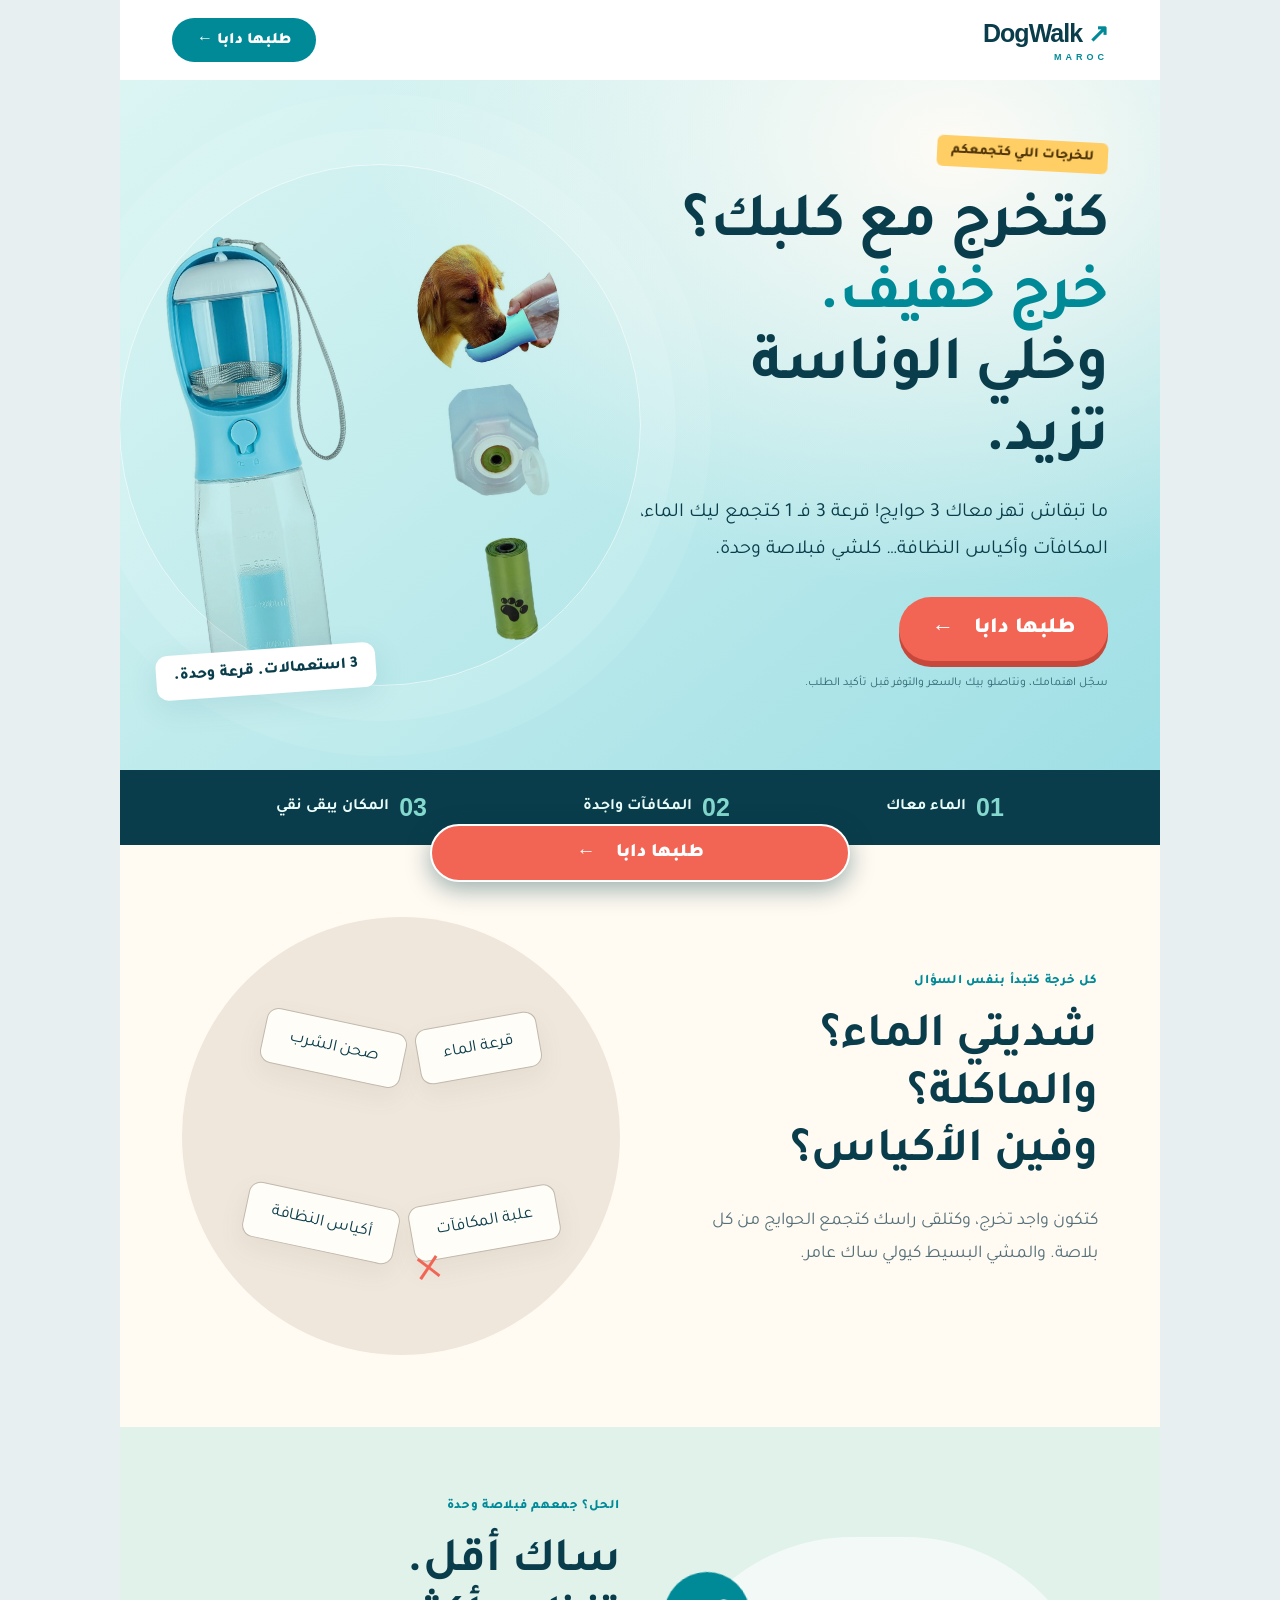
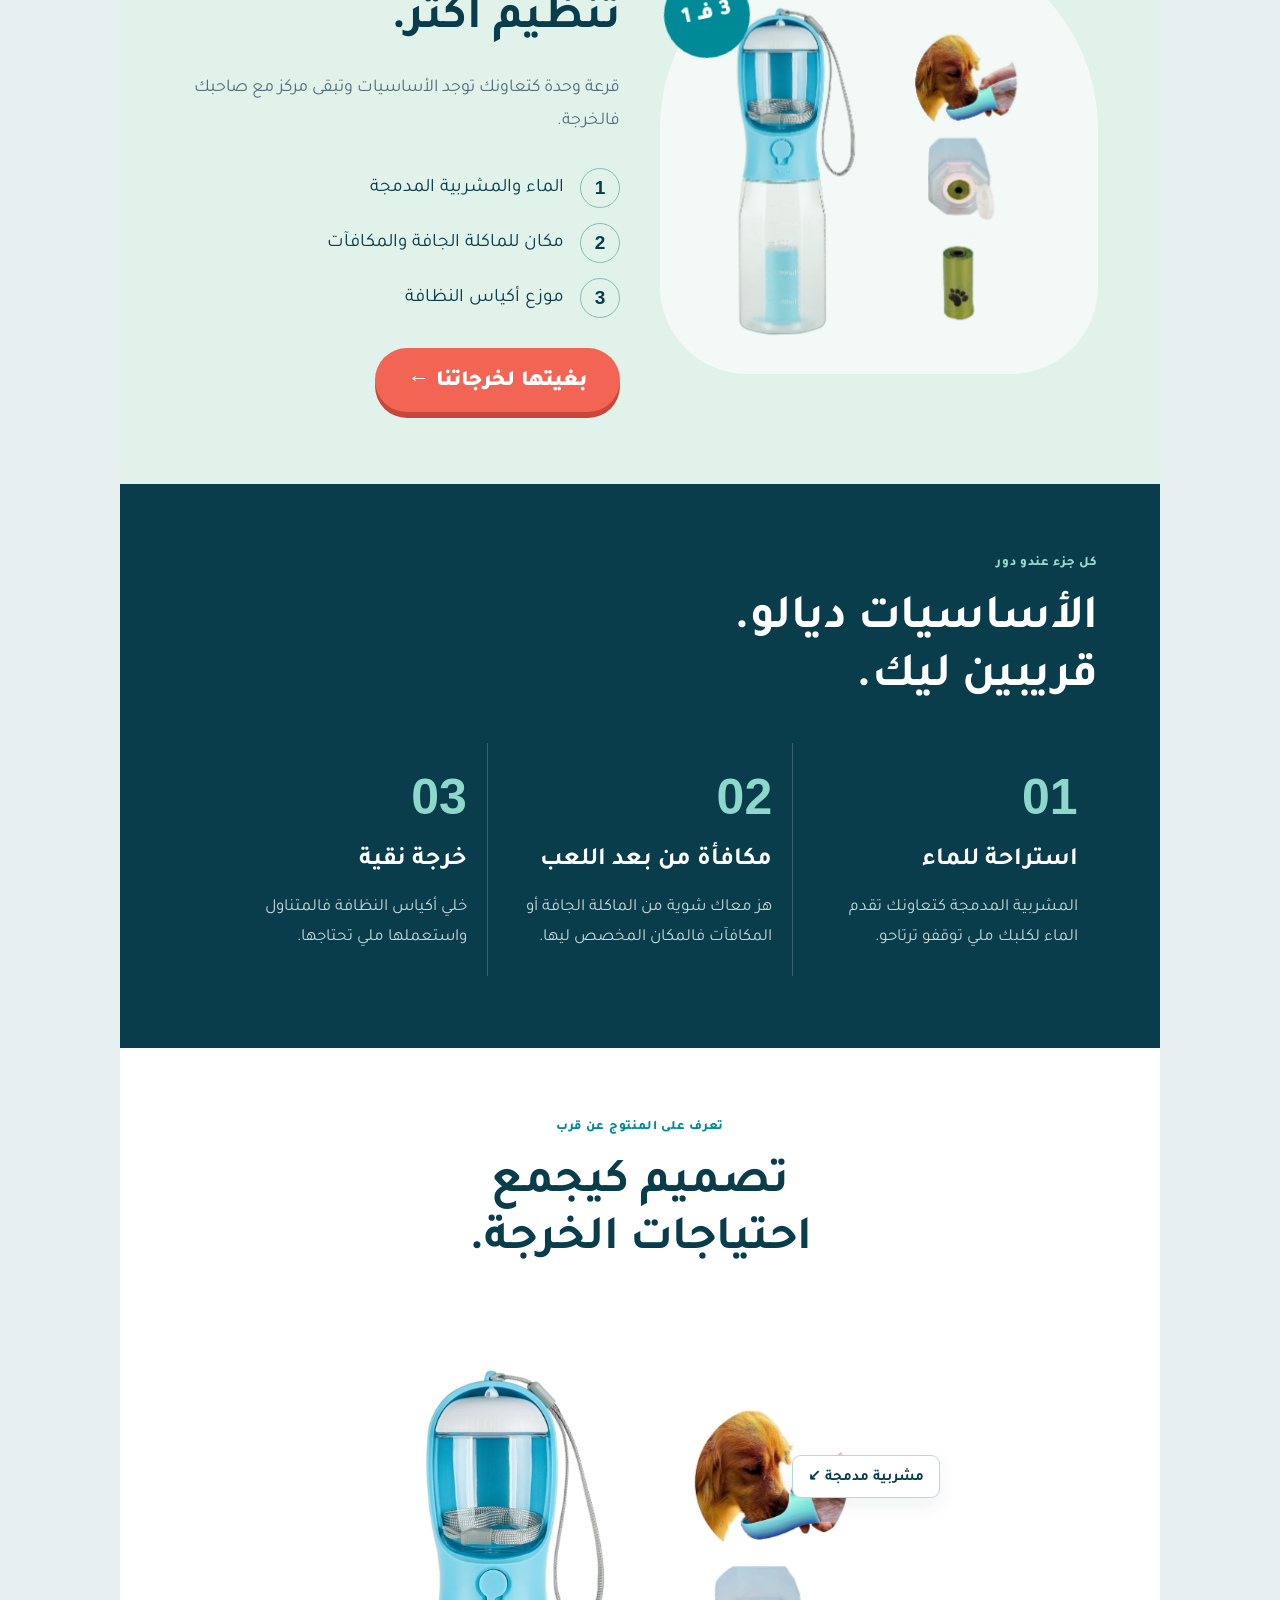
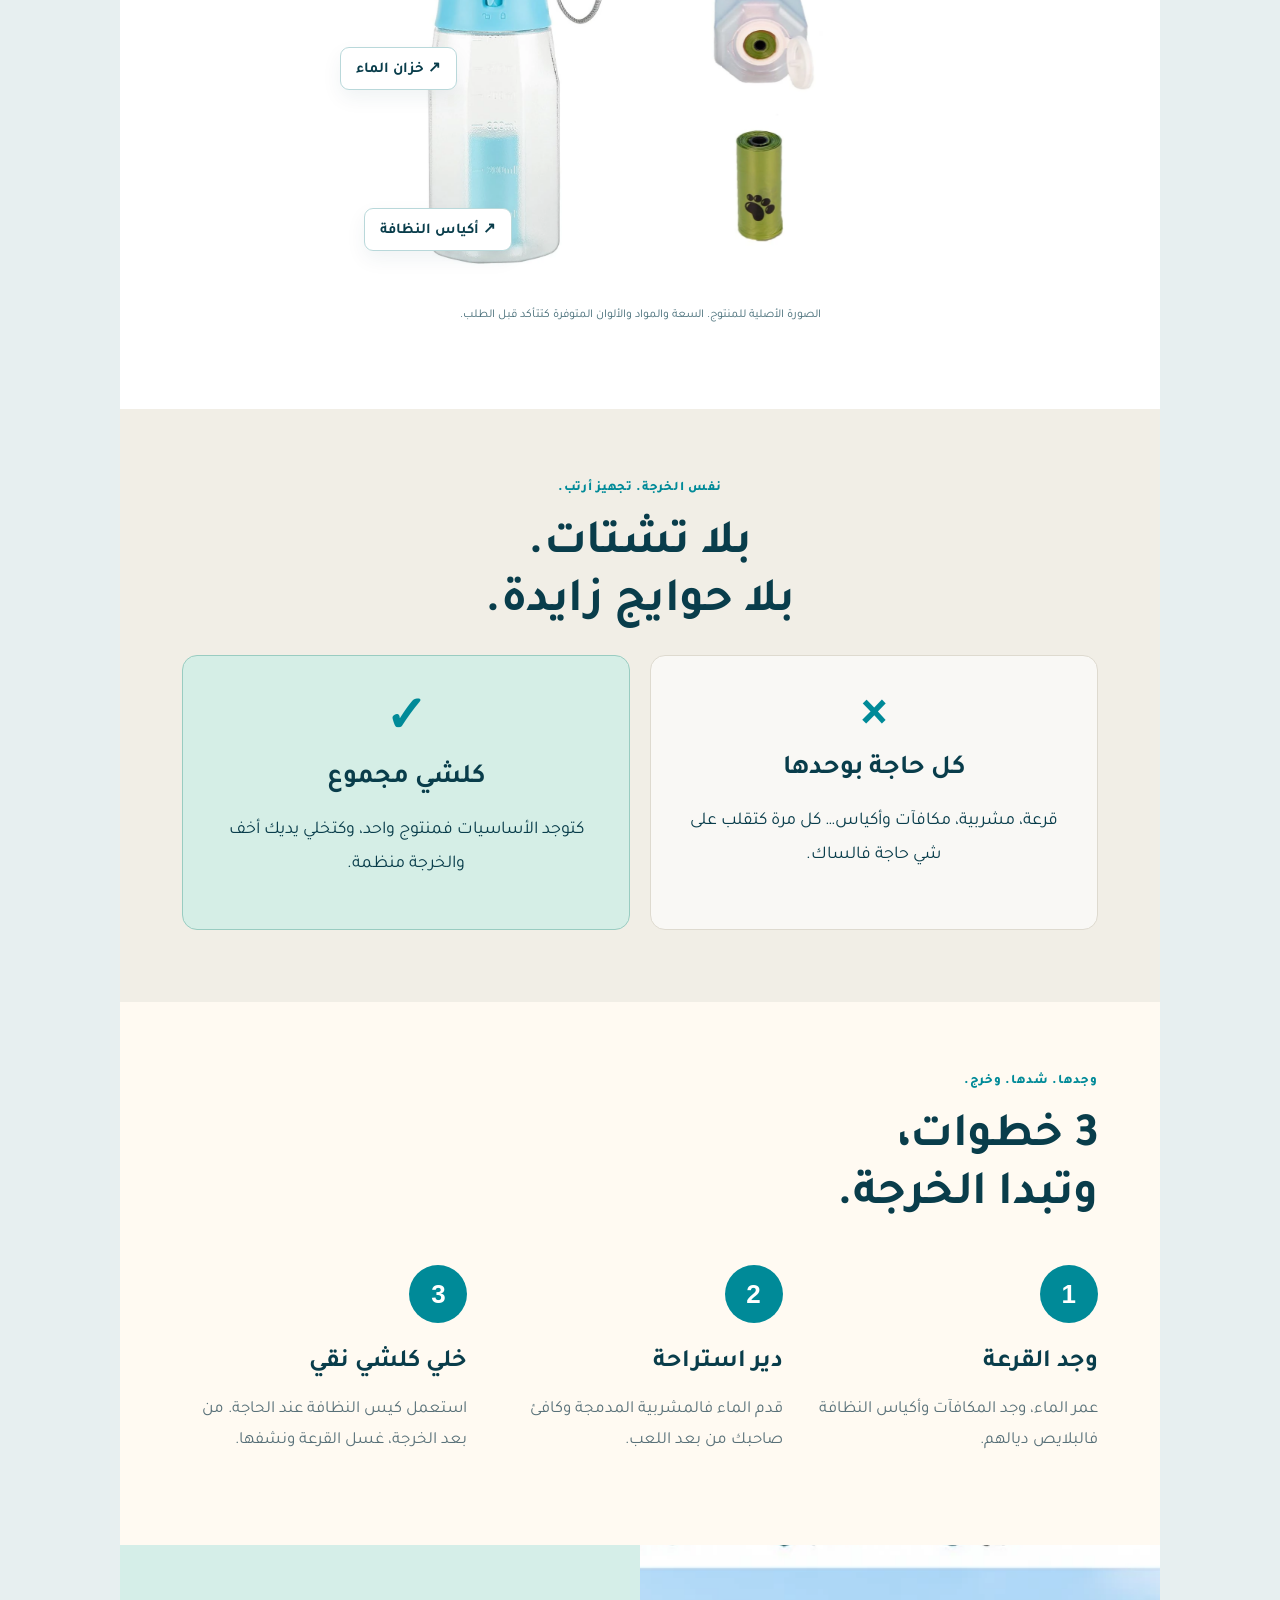
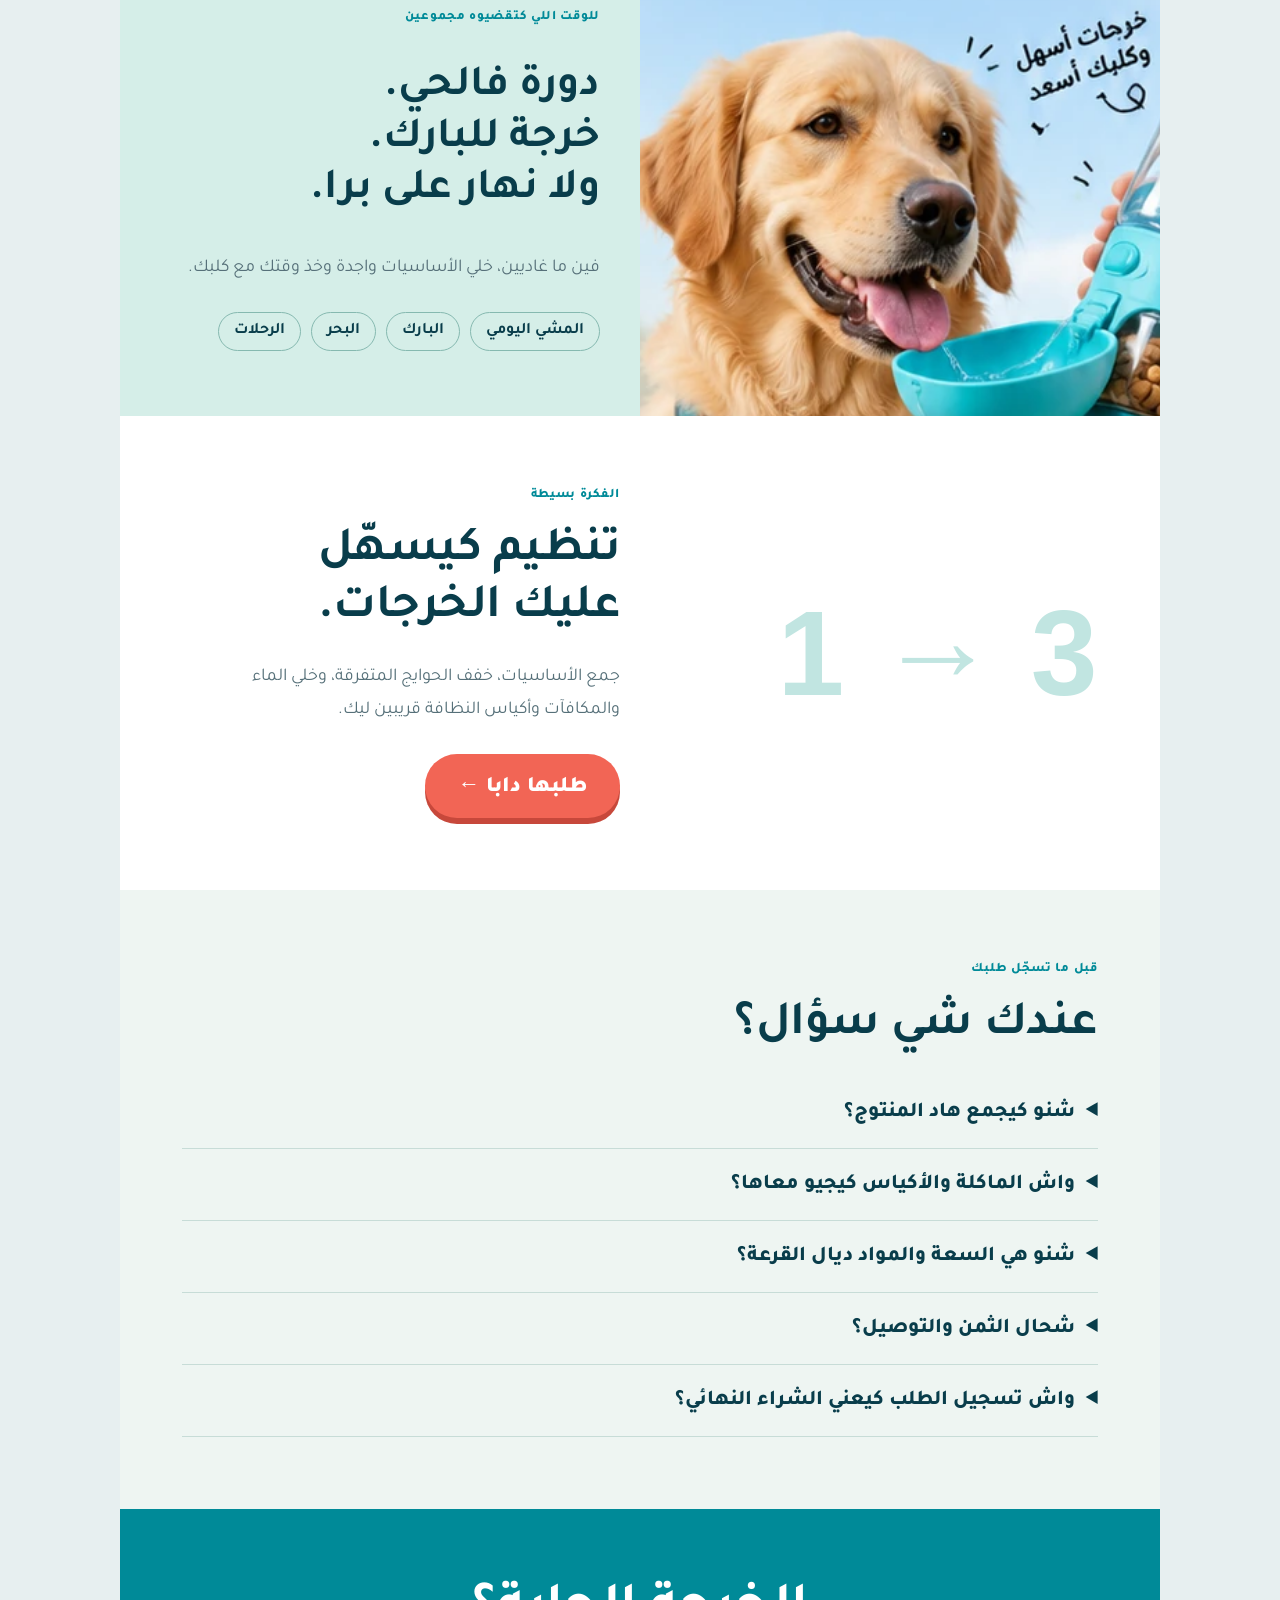
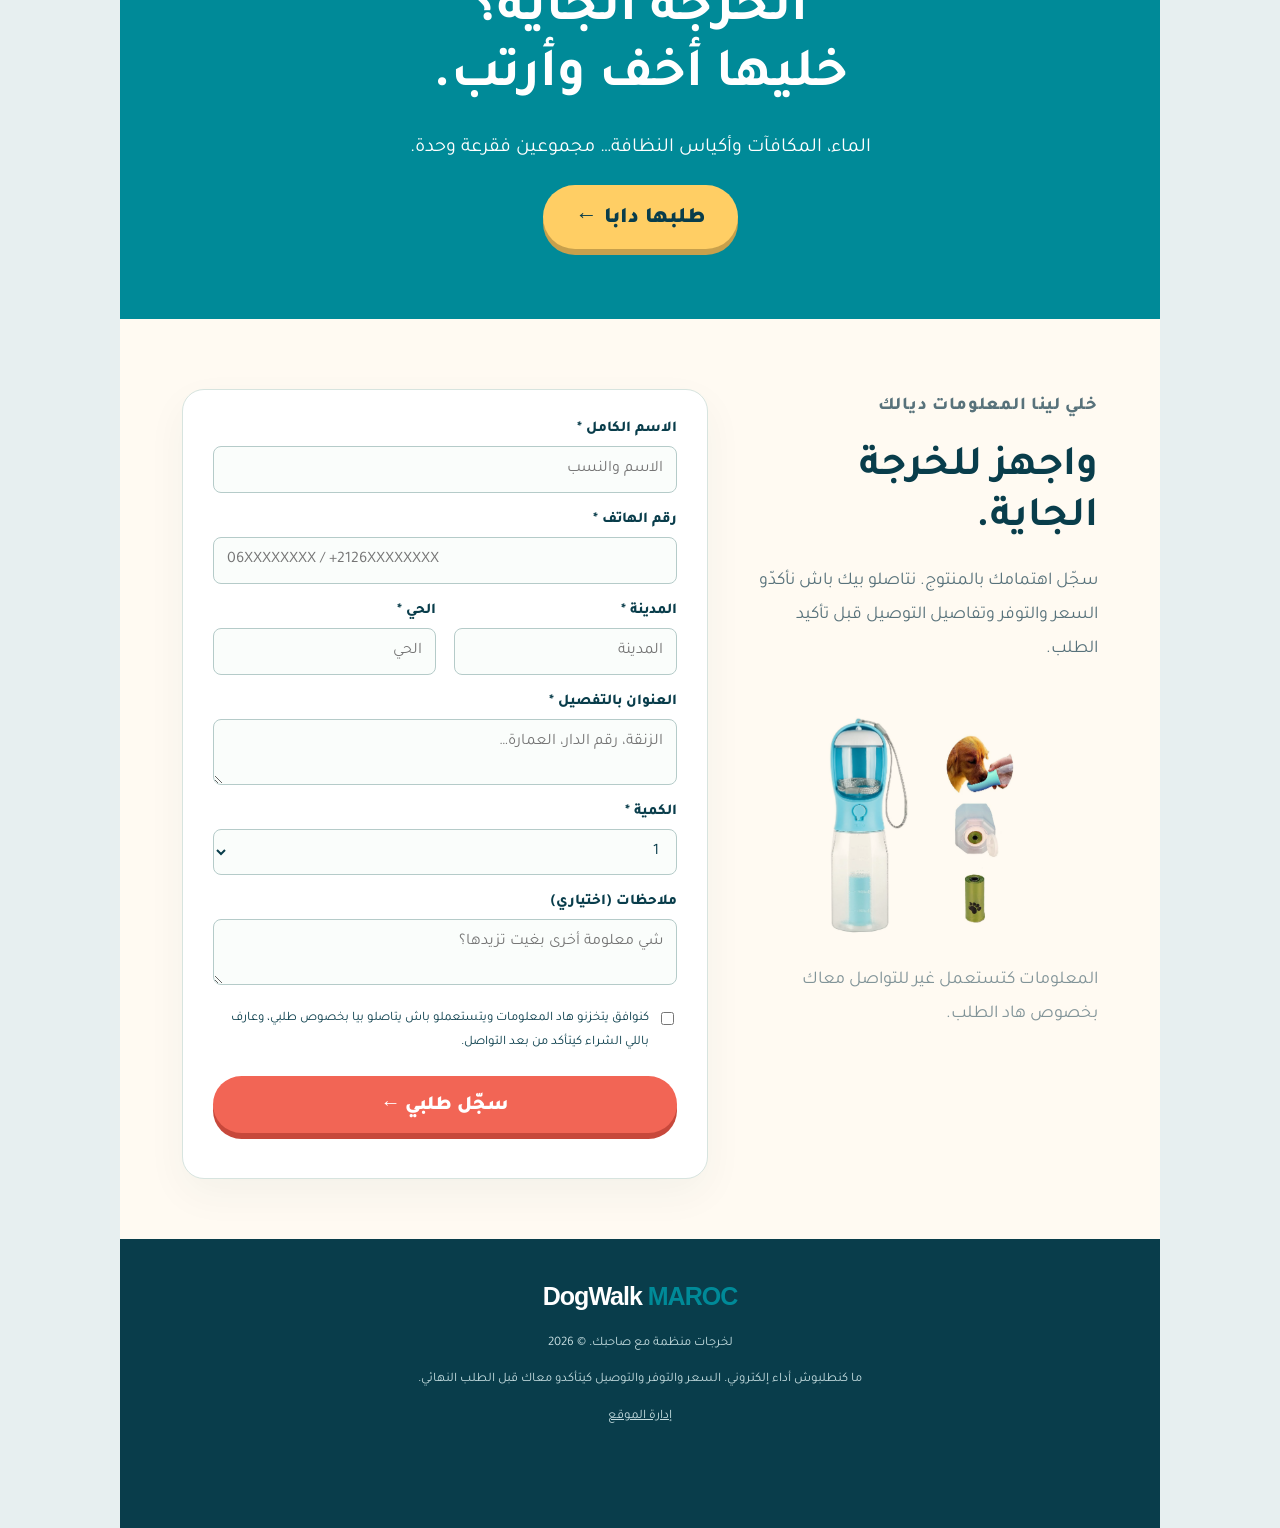
==== commit bc16f4ca: "Deploy DogWalk Maroc with real product photos, persistent lead collection and secure admin" ====
--- a/index.html
+++ b/index.html
@@ -1 +1,33 @@
-<!doctype html><html lang="ar" dir="rtl"><head><meta charset="utf-8"><meta name="viewport" content="width=device-width,initial-scale=1"><meta name="theme-color" content="#073e53"><title>DogWalk Maroc | كلشي لخرجة كلبك فقرعة وحدة</title><meta name="description" content="DogWalk Maroc قرعة 3 في 1 كتجمع الماء والمكافآت وأكياس النظافة. اكتشف كيفاش تسهل خروجاتك مع كلبك."><link rel="preconnect" href="https://fonts.googleapis.com"><link href="https://fonts.googleapis.com/css2?family=Tajawal:wght@400;500;600;700;800;900&display=swap" rel="stylesheet"><style>:root{--navy:#073d53;--teal:#08a5ae;--coral:#ff625a;--cream:#fffaf1}*{box-sizing:border-box}html{scroll-behavior:smooth}body{margin:0;font-family:Tajawal,Arial,sans-serif;color:var(--navy);background:#dceef0}button,input,select,textarea{font:inherit}button{cursor:pointer}.wrap{max-width:980px;margin:auto;overflow:hidden;background:white;box-shadow:0 18px 90px #13445629}.bar{padding:15px 28px;display:flex;justify-content:space-between;align-items:center;background:#fff}.brand{direction:ltr;font-size:25px;font-weight:900;letter-spacing:-1px}.brand i{font-style:normal;color:var(--teal)}.pill{border:0;border-radius:99px;background:var(--teal);color:white;font-weight:900;padding:12px 21px}.intro{background:linear-gradient(112deg,#eafcff,#e4f6ef 48%,#d0eeec);display:grid;grid-template-columns:1fr 1fr;align-items:center;min-height:620px;position:relative}.copy{padding:60px 48px 50px 25px;z-index:1}.kicker{display:inline-block;background:#fff;border-radius:30px;padding:8px 15px;font-size:15px;font-weight:800;color:#078e9f}.copy h1{font-size:clamp(40px,5.5vw,68px);line-height:1.08;letter-spacing:-1.7px;margin:20px 0}.highlight{display:inline;color:#009caa}.copy p{font-size:20px;line-height:1.65}.mainbtn{border:none;background:var(--coral);color:#fff;padding:18px 38px;font-weight:900;font-size:24px;border-radius:80px;box-shadow:0 9px 0 #d8443b,0 20px 30px #df605b41;transition:transform .2s}.mainbtn:hover{transform:translateY(-3px)}.hero-product{width:100%;max-height:610px;filter:drop-shadow(0 25px 25px #0f61762f)}.hero-art{position:relative;display:grid;place-items:center}.hero-art:before{content:'';position:absolute;background:#94e5e0;border-radius:50%;width:90%;aspect-ratio:1;filter:blur(5px);opacity:.5}.hero-art img{position:relative}.trust{background:#063d51;color:white;display:flex;justify-content:space-around;gap:12px;padding:18px;flex-wrap:wrap;font-weight:700}.section{padding:65px 36px}.eyebrow{color:var(--teal);font-size:16px;font-weight:900;text-align:center}.section h2{font-size:clamp(32px,4.6vw,51px);line-height:1.18;text-align:center;margin:9px auto 12px;max-width:740px}.section .desc{font-size:19px;line-height:1.65;text-align:center;max-width:700px;margin:0 auto 30px;color:#3e6370}.dark{background:#084659;color:white}.dark .desc{color:#d1ecf0}.problem{display:grid;grid-template-columns:1fr 1fr;gap:20px}.panel{padding:27px;border-radius:26px;min-height:285px;position:relative}.bad{background:#ecf0f1;color:#364d54}.good{background:#d6f8f2;color:#064e59}.panel h3{font-size:28px;margin:8px 0}.panel p{line-height:1.7;font-size:19px}.symbol{font-size:33px;font-weight:900;color:#e4504f}.good .symbol{color:#0b9f62}.features{display:grid;grid-template-columns:repeat(3,1fr);gap:18px}.feature{border-radius:22px;overflow:hidden;background:#fff;box-shadow:0 12px 30px #002e3a1c;color:#083c50}.feature .img{height:200px;display:flex;align-items:center;justify-content:center;background:linear-gradient(120deg,#e2fcff,#b9e9dd)}.feature img{height:100%;width:100%;object-fit:cover}.feature .body{padding:23px}.feature h3{font-size:25px;margin:0 0 8px}.feature p{line-height:1.6;font-size:16px;margin:0}.mini{display:inline-grid;place-items:center;width:45px;height:45px;background:#ffd84c;border-radius:50%;font-size:21px;margin-bottom:10px}.showcase{display:grid;grid-template-columns:1fr 1fr;align-items:center;gap:20px}.showcase img{width:100%;max-height:560px}.showcase h3{font-size:35px;line-height:1.2;margin:0 0 18px}.showcase ul{padding:0 25px 0 0;line-height:2.1;font-size:20px}.steps{display:grid;grid-template-columns:repeat(3,1fr);gap:16px}.step{padding:26px;border-radius:20px;background:#eafbfd;text-align:center}.step b{display:grid;place-items:center;margin:0 auto 12px;width:56px;height:56px;border-radius:100%;background:#0aa4b4;color:white;font-size:30px}.step h3{font-size:22px;margin:8px}.step p{line-height:1.6}.lifestyle{display:grid;grid-template-columns:repeat(2,1fr);gap:17px}.scene{min-height:225px;border-radius:24px;overflow:hidden;position:relative;background-size:cover;background-position:center;background-color:#086274}.scene:after{content:'';position:absolute;inset:30% 0 0;background:linear-gradient(transparent,#062c3dee)}.scene strong{position:absolute;bottom:17px;right:20px;color:white;font-size:28px;z-index:1}.faq{max-width:750px;margin:0 auto}.faq details{background:#f1f9fb;border:1px solid #d6eef3;border-radius:14px;padding:17px 20px;margin:12px 0}.faq summary{cursor:pointer;font-size:20px;font-weight:800}.faq p{font-size:17px;line-height:1.7}.closing{background:linear-gradient(120deg,#08465a,#06a4ad);color:white;text-align:center;padding:65px 30px}.closing h2{font-size:clamp(34px,6vw,57px);margin:0 0 14px}.closing p{font-size:22px}.formarea{padding:65px 24px 100px;background:#e8f6f4}.order{max-width:660px;margin:auto;border-radius:26px;background:#fff;padding:30px;box-shadow:0 17px 50px #0d596322}.order h2{font-size:35px;margin:0 0 12px;text-align:center}.alert{font-size:15px;line-height:1.6;background:#fff0db;color:#65420e;padding:15px;border-radius:12px;margin:15px 0}.fields{display:grid;grid-template-columns:1fr 1fr;gap:15px}.field label{display:block;font-weight:800;margin:5px 0}.field input,.field select,.field textarea{width:100%;border:1.5px solid #bedbdf;border-radius:12px;padding:13px 14px;background:#f9fdfd;outline-color:#06a6b2}.wide{grid-column:1/-1}.consent{display:flex;gap:10px;align-items:flex-start;font-size:14px;line-height:1.5;margin:17px 0}.order button[type=submit]{width:100%;padding:16px;background:#0c9eaa;border:0;color:white;border-radius:14px;font-weight:900;font-size:21px}.status{font-weight:700;color:#0b6876;min-height:25px;margin-top:12px}.bottom{background:#063849;color:white;padding:28px;text-align:center;line-height:1.7}.float{position:fixed;left:50%;bottom:12px;transform:translateX(-50%);z-index:5;border:2px solid #fff;border-radius:90px;background:#ff625a;color:#fff;font-size:19px;font-weight:900;padding:13px 32px;box-shadow:0 8px 26px #12394170;white-space:nowrap}@media(max-width:700px){.bar{padding:10px 16px}.brand{font-size:21px}.intro{grid-template-columns:1fr;min-height:auto}.copy{padding:34px 25px 10px;text-align:center}.copy h1{font-size:44px}.hero-art{height:420px}.hero-product{max-height:430px}.section{padding:45px 18px}.problem,.features,.showcase,.steps,.lifestyle{grid-template-columns:1fr}.feature .img{height:210px}.showcase{text-align:center}.showcase img{max-height:400px}.fields{grid-template-columns:1fr}.scene{min-height:185px}.float{width:88%;padding:13px}.trust{font-size:13px}.order{padding:21px}}</style></head><body><div class="wrap"><header class="bar"><div class="brand">🐾 DogWalk <i>Maroc</i></div><button class="pill" onclick="order()">طلبها دابا ←</button></header><main><section class="intro"><div class="copy"><span class="kicker">منتوج 3 في 1 لصحاب الكلاب</span><h1>كتخرج مع كلبك؟<br><span class="highlight">ما تبقاش تهز معاك 3 حوايج!</span></h1><p>قرعة عملية كتجمع ليك الماء والمكافآت وأكياس النظافة فبلاصة وحدة. خرج مع كلبك براحة وبلا صداع!</p><button class="mainbtn" onclick="order()">طلبها دابا ←</button></div><div class="hero-art"><img class="hero-product" src="assets/product-illustration.svg" alt="رسم توضيحي للقرعة 3 في 1 باللون الأزرق"></div></section><div class="trust"><span>💧 الماء فالمتناول</span><span>🦴 مكافآت وكلشي منظم</span><span>🐾 أكياس النظافة معاك</span></div><section class="section"><span class="eyebrow">بلا تعقيدات</span><h2>3 حوايج مختلفة؟ ولا منتوج واحد عملي!</h2><p class="desc">ما بين قرعة الماء وعلبة الماكلة وأكياس النظافة، الخرجات كتولي عامرة بالحوايج. DogWalk كيجمعهم ليك.</p><div class="problem"><div class="panel bad"><div class="symbol">✕</div><h3>قبل</h3><p>قرعة بوحدها، علبة للمكافآت، وأكياس متفرقة فالساك. بزاف ديال الحوايج خاصك تتفكرهم.</p></div><div class="panel good"><div class="symbol">✓</div><h3>مع DogWalk</h3><p>الماء + المكافآت + أكياس النظافة فقرعة وحدة، سهلة للحمل والتنظيم.</p></div></div></section><section class="section dark"><span class="eyebrow" style="color:#90e9d6">3 مزايا فمنتوج واحد</span><h2>كل ما يحتاجه كلبك فالخرجة</h2><p class="desc">كل جزء عندو دور باش تسهل عليك الخرجات اليومية.</p><div class="features"><article class="feature"><div class="img"><img src="assets/product-illustration.svg" alt="مخزن الماء والمشربية"></div><div class="body"><span class="mini">💧</span><h3>الماء</h3><p>المشربية المدمجة كتسهل عليك تقدم الماء لكلبك فين ما كنتو.</p></div></article><article class="feature"><div class="img"><img src="assets/product-illustration.svg" alt="مكان تخزين المكافآت"></div><div class="body"><span class="mini">🦴</span><h3>المكافآت</h3><p>مكان صغير باش تهز معاك المكافآت ولا شوية ديال الماكلة الجافة.</p></div></article><article class="feature"><div class="img"><img src="assets/product-illustration.svg" alt="موزع أكياس النظافة"></div><div class="body"><span class="mini">♻</span><h3>أكياس النظافة</h3><p>موزع مدمج يساعدك تخلي أكياس النظافة ديما فالمتناول.</p></div></article></div></section><section class="section"><div class="showcase"><div><span class="eyebrow">تصميم عملي</span><h3>بلا ما تعمر الساك ديالك</h3><ul><li>قرعة كتجمع أكثر من وظيفة</li><li>ساهلة تشدها فاليد وتديها معاك</li><li>كتعاونك تبقى منظم فالخرجات</li><li>مناسبة للمشي والبارك والسفر</li></ul><button class="mainbtn" onclick="order()">طلبها دابا</button></div><img loading="lazy" src="assets/product-illustration.svg" alt="تفاصيل القرعة المحمولة"></div></section><section class="section" style="background:#f1faf8"><span class="eyebrow">ساهلة فالاستعمال</span><h2>3 خطوات بسيطة</h2><div class="steps"><article class="step"><b>1</b><h3>وجد القرعة</h3><p>عمر الماء وحط المكافآت وأكياس النظافة فالبلايص ديالهم.</p></article><article class="step"><b>2</b><h3>قدم الماء لكلبك</h3><p>استعمل المشربية المدمجة باش يشرب فالخرجة.</p></article><article class="step"><b>3</b><h3>خلي المكان نقي</h3><p>خرج كيس النظافة من الموزع ملي تحتاجو.</p></article></div></section><section class="section dark"><span class="eyebrow" style="color:#a5eee3">فين تديها معاك؟</span><h2>مناسبة لجميع خرجاتكم</h2><p class="desc">فالمدينة، فالبارك، فالطبيعة ولا فالسفر، قرعة وحدة وتبقى مركز مع كلبك.</p><div class="lifestyle"><div class="scene" style="background-image:url('https://images.unsplash.com/photo-1558788353-f76d92427f16?w=800&q=80')"><strong>الخروجات اليومية</strong></div><div class="scene" style="background-image:url('https://images.unsplash.com/photo-1552053831-71594a27632d?w=800&q=80')"><strong>البارك والمنتزهات</strong></div><div class="scene" style="background-image:url('https://images.unsplash.com/photo-1472396961693-142e6e269027?w=800&q=80')"><strong>الطبيعة والرحلات</strong></div><div class="scene" style="background-image:url('https://images.unsplash.com/photo-1500534623283-312aade485b7?w=800&q=80')"><strong>السفر والمغامرات</strong></div></div></section><section class="section"><span class="eyebrow">معلومات قبل الطلب</span><h2>أسئلة شائعة</h2><div class="faq"><details><summary>شنو هي الوظائف ديال هاد القرعة؟</summary><p>كتجمع خزان للماء ومشربية مدمجة، مكان للمكافآت، وموزع أكياس النظافة.</p></details><details><summary>نقدر نستعملها فالبارك والسفر؟</summary><p>نعم، التصميم ديالها محمول وموجه للخروجات مع الكلاب.</p></details><details><summary>شنو نقدر نحط فمكان المكافآت؟</summary><p>كمية صغيرة من الماكلة الجافة ديال الكلاب أو المكافآت المناسبة.</p></details><details><summary>كيفاش نستعمل أكياس النظافة؟</summary><p>كتخرج الكيس من الموزع المدمج فأسفل المنتوج حسب الحاجة.</p></details><details><summary>واش الطلب خدام دابا؟</summary><p>هاد الموقع نسخة عرض تجريبية. مازال خاص الربط بقاعدة بيانات لتأكيد وحفظ الطلبات الحقيقية.</p></details></div></section><section class="closing"><h2>خلي خروجاتك مع كلبك أسهل وأكثر متعة!</h2><p>كلشي فمنتوج واحد عملي، ومنظم وسهل الحمل.</p><button class="mainbtn" onclick="order()">طلبها دابا ←</button></section><section class="formarea" id="order"><form class="order" id="orderForm"><h2>جرب استمارة الطلب</h2><div class="alert"><strong>نسخة تجريبية:</strong> ما كاين حتى تخزين حقيقي للطلبات دابا. عفاك استعمل غير بيانات وهمية للاختبار حتى يتفعل النظام الآمن.</div><div class="fields"><div class="field"><label for="name">الاسم الكامل *</label><input id="name" required minlength="3" placeholder="الاسم والنسب" autocomplete="name"></div><div class="field"><label for="phone">رقم الهاتف المغربي *</label><input id="phone" required inputmode="tel" pattern="(0[67][0-9]{8}|\+212[67][0-9]{8})" placeholder="06XXXXXXXX"></div><div class="field"><label for="city">المدينة *</label><input id="city" required placeholder="المدينة"></div><div class="field"><label for="district">الحي *</label><input id="district" required placeholder="الحي"></div><div class="field wide"><label for="address">العنوان بالتفصيل *</label><textarea id="address" rows="2" required placeholder="الزنقة ورقم الدار"></textarea></div><div class="field"><label for="qty">الكمية *</label><select id="qty"><option value="1">1</option><option value="2">2</option><option value="3">3</option></select></div><div class="field"><label for="notes">ملاحظات</label><input id="notes" placeholder="اختياري"></div></div><label class="consent"><input type="checkbox" required> كنوافق نجرب هاد الاستمارة باستعمال بيانات اختبار، وعارف باللي ما كاين حتى طلب حقيقي.</label><button type="submit">اختبار الاستمارة</button><div id="status" class="status" role="status" aria-live="polite"></div></form></section></main><footer class="bottom"><strong>DogWalk Maroc</strong><p>صفحة تجريبية — الطلبات والتتبع الإداري غير مفعّلين حتى يتم ربط النظام بقاعدة بيانات آمنة.</p></footer></div><button class="float" onclick="order()">🛒 طلبها دابا — وصل للفورم</button><script>function order(){document.getElementById('order').scrollIntoView({behavior:'smooth'})}document.getElementById('orderForm').addEventListener('submit',e=>{e.preventDefault();document.getElementById('status').textContent='✅ الاستمارة صالحة للتجربة فقط. ما تسجل وما تصيفط حتى طلب.';e.target.reset()});</script></body></html>+<!doctype html><html lang="ar" dir="rtl"><head><meta charset="utf-8"><meta name="viewport" content="width=device-width,initial-scale=1"><meta name="theme-color" content="#006b78"><title>DogWalk Maroc | خرج خفيف مع كلبك</title><meta name="description" content="قرعة 3 فـ 1 للماء والمكافآت وأكياس النظافة. وجد خرجاتك مع كلبك وسجل طلبك مع DogWalk Maroc."><link rel="preconnect" href="https://fonts.googleapis.com"><link rel="preconnect" href="https://fonts.gstatic.com" crossorigin><link href="https://fonts.googleapis.com/css2?family=Tajawal:wght@400;500;700;800;900&display=swap" rel="stylesheet"><style>
+:root{--ink:#093d4b;--teal:#008a98;--mint:#d8f1ea;--coral:#f26555;--cream:#fffaf2}*{box-sizing:border-box}html{scroll-behavior:smooth;scroll-padding-top:24px}body{margin:0;background:#e7eff0;color:var(--ink);font-family:Tajawal,Arial,sans-serif}button,input,textarea,select{font:inherit}button,a{touch-action:manipulation}button{cursor:pointer}a{color:inherit}.page{max-width:1040px;margin:auto;background:var(--cream);overflow:hidden}.nav{display:flex;justify-content:space-between;align-items:center;padding:18px 5%;background:white}.brand{direction:ltr;font-family:Arial,sans-serif;font-size:25px;font-weight:900;letter-spacing:-1px}.brand span{color:var(--teal)}.brand small{display:block;font-size:9px;letter-spacing:4px;text-align:right;color:var(--teal);margin-top:4px}.btn{display:inline-flex;align-items:center;justify-content:center;gap:20px;border:0;border-radius:60px;background:var(--coral);color:white;padding:17px 33px;font-weight:900;font-size:22px;box-shadow:0 6px 0 #c7483b;text-decoration:none;transition:transform .2s}.btn:hover{transform:translateY(-2px)}.btn:focus-visible,a:focus-visible{outline:3px solid #f5bd43;outline-offset:4px}.nav .btn{padding:11px 25px;font-size:16px;box-shadow:none;background:var(--teal)}section{position:relative}.hero{min-height:690px;display:grid;grid-template-columns:1fr 1fr;background:radial-gradient(ellipse at 80% 10%,#fefbf6 0,transparent 50%),linear-gradient(140deg,#dbf5f3,#9fdfe5);align-items:center}.hero-copy{z-index:2;padding:45px 10% 50px 0}.eyebrow{font-size:13px;font-weight:800;letter-spacing:.7px;color:var(--teal);margin:0 0 20px}.tag{display:inline-block;padding:7px 14px;background:#ffce64;border-radius:6px;color:#4f3407;font-size:14px;font-weight:800;transform:rotate(3deg)}h1{font-size:clamp(42px,5.2vw,63px);line-height:1.13;letter-spacing:-1px;margin:20px 0}h1 em{font-style:normal;color:var(--teal)}.lead{font-size:20px;line-height:1.85;margin:0 0 28px;max-width:530px}.hero-art{position:relative;align-self:stretch;display:flex;align-items:center;justify-content:center}.hero-art:before{content:'';position:absolute;width:100%;aspect-ratio:1;border:1px solid #fff9;border-radius:50%;box-shadow:0 0 0 35px #ffffff18,0 0 0 70px #ffffff12}.product{width:100%;height:auto;display:block;mix-blend-mode:multiply}.hero .product{position:relative;transform:rotate(-7deg) scale(1.07)}.tiny{font-size:12px;line-height:1.7;opacity:.75}.float-label{position:absolute;bottom:11%;left:7%;background:white;border-radius:12px;padding:13px 18px;box-shadow:0 8px 30px #0064761c;font-weight:800;transform:rotate(-4deg)}.ribbon{display:flex;justify-content:space-evenly;gap:15px;padding:23px 15px;background:var(--ink);color:#e9fcf8;font-weight:700;font-size:16px}.ribbon span{display:flex;align-items:center;gap:10px}.ribbon b{font-family:Arial;color:#84d8cd;font-size:25px}.block{padding:72px 6%}.block h2{font-size:clamp(32px,4.4vw,48px);line-height:1.2;margin:0 0 22px;letter-spacing:-.5px}.center{text-align:center}.muted{font-size:18px;line-height:1.85;color:#567079;max-width:700px;margin:0 auto 26px}.split{display:grid;grid-template-columns:1fr 1fr;align-items:center;gap:40px}.problem{background:#fffaf2}.kit{background:#efe7dc;border-radius:50%;aspect-ratio:1;display:flex;align-items:center;justify-content:center;flex-wrap:wrap;gap:12px;padding:50px;position:relative}.kit span{border:1px solid #c1b9ac;background:#fffdf8;padding:17px 25px;border-radius:12px;font-size:17px;transform:rotate(-10deg);box-shadow:0 10px 25px #7c6e5b15}.kit span:nth-child(even){transform:rotate(12deg)}.kit .cross{position:absolute;inset:auto 35% 7%;font-size:50px;color:var(--coral);border:0;background:none;box-shadow:none}.num{font:800 90px/1 Arial;color:#c1dedc;display:block}.solution{background:#e1f2eb}.solution .product-wrap{background:#fff9;border-radius:44% 44% 20% 20%;padding:20px;position:relative}.roundel{position:absolute;top:8%;left:1%;width:86px;height:86px;border-radius:50%;background:var(--teal);color:white;display:grid;place-items:center;font-weight:900;font-size:23px;z-index:1;transform:rotate(-12deg)}.mini-list{display:grid;gap:15px;margin:30px 0}.mini-list div{display:flex;gap:16px;align-items:center;font-size:19px}.mini-list b{display:grid;place-items:center;border:1px solid #8abcb4;border-radius:50%;width:40px;height:40px;font-family:Arial}.benefits{background:var(--ink);color:white}.benefits .eyebrow{color:#98d9cc}.benefit-grid{display:grid;grid-template-columns:repeat(3,1fr);gap:1px;background:#ffffff30;margin-top:35px}.benefit-grid article{background:var(--ink);padding:25px 20px 5px}.benefit-grid b{display:block;color:#8dd7cd;font:800 50px Arial}.benefit-grid h3{font-size:25px;margin:20px 0 12px}.benefit-grid p{color:#c3d9db;line-height:1.8;font-size:17px}.details{background:white}.detail-photo{position:relative;max-width:600px;margin:0 auto}.detail-photo .product{max-height:680px;object-fit:contain}.detail-photo .callout{position:absolute;background:#fff;padding:10px 15px;border:1px solid #b9d8da;border-radius:9px;box-shadow:0 8px 20px #16475410;font-weight:700;font-size:15px}.callout.one{right:0;top:27%}.callout.two{left:0;top:59%}.callout.three{left:4%;bottom:7%}.comparison{background:#f1eee6}.compare{display:grid;grid-template-columns:1fr 1fr;gap:20px}.compare>div{padding:30px;background:#fff9;border:1px solid #dedacf;border-radius:15px}.compare>div:last-child{background:#d5eee6;border-color:#99ccc1}.compare h3{font-size:27px;margin:8px 0}.compare p{font-size:18px;line-height:1.9}.compare strong{font-size:50px;color:var(--teal)}.steps{background:#fffaf2}.step-grid{display:grid;grid-template-columns:repeat(3,1fr);gap:30px;margin-top:40px}.step-grid b{display:grid;place-items:center;background:var(--teal);color:white;border-radius:50%;width:58px;height:58px;font:700 26px Arial;margin-bottom:25px}.step-grid h3{font-size:25px;margin:0 0 10px}.step-grid p{font-size:17px;color:#587078;line-height:1.8}.lifestyle{padding:0;display:grid;grid-template-columns:1fr 1fr;background:#d5eee8}.dog-photo{position:relative;min-height:470px;background:#93cdce;overflow:hidden}.dog-photo img{position:absolute;width:235%;max-width:none;height:auto;top:-12%;left:-83%}.lifestyle-copy{padding:65px 40px;align-self:center}.lifestyle h2{font-size:43px;line-height:1.2}.chips{display:flex;gap:10px;flex-wrap:wrap}.chips span{border:1px solid #86b9b0;border-radius:40px;padding:9px 15px;font-weight:700}.practical{background:#fff}.practical .num{font-size:120px;color:#c1e5e1}.faq{background:#eef5f2}.faq details{padding:23px 0;border-bottom:1px solid #c7dcd7}.faq summary{font-size:21px;font-weight:800;cursor:pointer}.faq details p{font-size:17px;line-height:1.9;color:#47636c}.closing{padding:70px 8%;background:var(--teal);color:white;text-align:center}.closing h2{font-size:clamp(35px,5vw,55px);line-height:1.2;max-width:700px;margin:0 auto 20px}.closing p{font-size:20px;line-height:1.7}.closing .btn{background:#ffce64;color:var(--ink);box-shadow:0 6px 0 #c7a04c}.form-section{padding:70px 6% 60px;background:#fffaf2}.form-layout{display:grid;grid-template-columns:.8fr 1.2fr;gap:40px;align-items:start}.form-intro h2{font-size:42px;line-height:1.2;margin:0 0 20px}.form-intro p{font-size:18px;line-height:1.9;color:#58727b}.form-intro img{max-width:260px;margin:auto}form{background:white;border:1px solid #d7e4df;border-radius:22px;padding:30px;box-shadow:0 15px 40px #1347470c}.fields{display:grid;grid-template-columns:1fr 1fr;gap:18px}.field label{display:block;margin:0 0 8px;font-size:15px;font-weight:800}.field input,.field select,.field textarea{display:block;width:100%;border:1px solid #b5cbc9;background:#fafdfb;border-radius:8px;padding:13px;color:var(--ink);outline-color:var(--teal)}.field input:focus,.field textarea:focus{box-shadow:0 0 0 3px #008a9819}.full{grid-column:1/-1}.consent{display:flex;align-items:flex-start;gap:8px;line-height:1.8;font-size:13px;margin:22px 0}.consent input{margin-top:5px;accent-color:var(--teal)}form .btn{width:100%;font-size:20px;padding:15px}.feedback{font-size:15px;line-height:1.7;margin-top:15px;color:var(--teal)}.feedback.error{color:#a52c23}.honey{position:absolute;width:1px;height:1px;opacity:0;pointer-events:none}.footer{background:var(--ink);color:#c4dcdf;text-align:center;font-size:13px;line-height:1.8;padding:35px 25px 100px}.footer .brand{color:white;margin-bottom:10px}.floating{position:fixed;bottom:18px;left:50%;transform:translateX(-50%);z-index:20;width:min(90%,420px);font-size:19px;box-shadow:0 7px 25px #003c4466;border:2px solid #fff;padding:14px 25px}.floating:hover{transform:translateX(-50%) translateY(-2px)}.floating.hidden{display:none}.image-section{position:relative;line-height:0}.image-section img{display:block;width:100%;height:auto}.hotspot{position:absolute;border:0;background:transparent;color:transparent;cursor:pointer}.hotspot:focus-visible{outline:4px solid #ffd364;background:#ffffff30}.price{font-size:24px;font-weight:800;color:var(--teal);margin:0 0 18px}@media(prefers-reduced-motion:reduce){html{scroll-behavior:auto}.btn{transition:none}}@media(max-width:700px){.nav{padding:15px 5%}.brand{font-size:20px}.nav .btn{font-size:14px;padding:10px 18px}.hero{min-height:auto;grid-template-columns:1fr}.hero-copy{padding:34px 7% 12px;text-align:center}.hero h1{font-size:43px}.lead{font-size:18px}.hero-art{max-height:490px;padding:12px 12% 25px}.hero .product{max-height:470px;object-fit:contain;transform:rotate(-4deg)}.float-label{bottom:8%;font-size:13px}.ribbon{font-size:12px;gap:10px}.ribbon b{font-size:21px}.block{padding:48px 7%}.split{grid-template-columns:1fr;gap:28px}.kit{max-width:330px;margin:auto;padding:40px}.kit span{padding:12px 16px;font-size:15px}.solution .product-wrap{max-width:380px;margin:auto}.benefit-grid{grid-template-columns:1fr;gap:0;background:none}.benefit-grid article{display:grid;grid-template-columns:50px 1fr;column-gap:20px;padding:25px 0;border-bottom:1px solid #ffffff30}.benefit-grid article b{grid-row:span 2;font-size:38px}.benefit-grid h3{margin:0 0 10px}.benefit-grid p{margin:0}.compare{gap:10px}.compare>div{padding:20px 16px}.compare h3{font-size:23px}.compare p{font-size:16px}.step-grid{grid-template-columns:1fr;gap:18px}.step-grid article{display:grid;grid-template-columns:50px 1fr;column-gap:20px}.step-grid b{grid-row:span 2;width:48px;height:48px}.step-grid h3{font-size:23px}.step-grid p{margin-top:0}.lifestyle{grid-template-columns:1fr}.dog-photo{min-height:310px}.lifestyle-copy{padding:40px 7%}.lifestyle h2{font-size:35px}.practical .num{font-size:90px}.form-layout{grid-template-columns:1fr;gap:25px}.form-intro .product{display:none}.form-intro{text-align:center}.form-intro h2{font-size:35px}form{padding:23px 18px}.fields{grid-template-columns:1fr}.form-section{padding:45px 6%}.detail-photo .callout{font-size:12px;padding:8px}.detail-photo .one{right:-4%}.closing{padding:55px 7%}}
+</style></head><body><div class="page" id="landing"><header class="nav"><div class="brand">DogWalk <span>↗</span><small>MAROC</small></div><button class="btn" data-cta="header">طلبها دابا ←</button></header><main id="marketing">
+<section class="hero" data-section="hero"><div class="hero-copy"><span class="tag">للخرجات اللي كتجمعكم</span><h1>كتخرج مع كلبك؟<br><em>خرج خفيف.</em><br>وخلي الوناسة تزيد.</h1><p class="lead">ما تبقاش تهز معاك 3 حوايج! قرعة 3 فـ 1 كتجمع ليك الماء، المكافآت وأكياس النظافة… كلشي فبلاصة وحدة.</p><button class="btn" data-cta="hero">طلبها دابا <span>←</span></button><p class="tiny">سجّل اهتمامك، ونتاصلو بيك بالسعر والتوفر قبل تأكيد الطلب.</p></div><div class="hero-art"><img class="product" src="assets/product.webp" width="1600" height="1600" alt="الصورة الحقيقية للقرعة الزرقاء: الماء، مشربية وموزع أكياس النظافة"><div class="float-label">3 استعمالات. قرعة وحدة.</div></div></section>
+<div class="ribbon"><span><b>01</b> الماء معاك</span><span><b>02</b> المكافآت واجدة</span><span><b>03</b> المكان يبقى نقي</span></div>
+<section class="block problem" data-section="problem"><div class="split"><div><p class="eyebrow">كل خرجة كتبدأ بنفس السؤال</p><h2>شديتي الماء؟<br>والماكلة؟<br>وفين الأكياس؟</h2><p class="muted">كتكون واجد تخرج، وكتلقى راسك كتجمع الحوايج من كل بلاصة. والمشي البسيط كيولي ساك عامر.</p></div><div class="kit"><span>قرعة الماء</span><span>صحن الشرب</span><span>علبة المكافآت</span><span>أكياس النظافة</span><span class="cross">×</span></div></div></section>
+<section class="block solution" data-section="solution"><div class="split"><div class="product-wrap"><span class="roundel">3 فـ 1</span><img class="product" src="assets/product.webp" loading="lazy" width="1600" height="1600" alt="قرعة DogWalk المحمولة بالصورة الأصلية"></div><div><p class="eyebrow">الحل؟ جمعهم فبلاصة وحدة</p><h2>ساك أقل.<br>تنظيم أكثر.</h2><p class="muted">قرعة وحدة كتعاونك توجد الأساسيات وتبقى مركز مع صاحبك فالخرجة.</p><div class="mini-list"><div><b>1</b> الماء والمشربية المدمجة</div><div><b>2</b> مكان للماكلة الجافة والمكافآت</div><div><b>3</b> موزع أكياس النظافة</div></div><button class="btn" data-cta="solution">بغيتها لخرجاتنا ←</button></div></div></section>
+<section class="block benefits" data-section="benefits"><p class="eyebrow">كل جزء عندو دور</p><h2>الأساسيات ديالو.<br>قريبين ليك.</h2><div class="benefit-grid"><article><b>01</b><h3>استراحة للماء</h3><p>المشربية المدمجة كتعاونك تقدم الماء لكلبك ملي توقفو ترتاحو.</p></article><article><b>02</b><h3>مكافأة من بعد اللعب</h3><p>هز معاك شوية من الماكلة الجافة أو المكافآت فالمكان المخصص ليها.</p></article><article><b>03</b><h3>خرجة نقية</h3><p>خلي أكياس النظافة فالمتناول واستعملها ملي تحتاجها.</p></article></div></section>
+<section class="block details center" data-section="details"><p class="eyebrow">تعرف على المنتوج عن قرب</p><h2>تصميم كيجمع<br>احتياجات الخرجة.</h2><div class="detail-photo"><img class="product" src="assets/product.webp" loading="lazy" width="1600" height="1600" alt="تفاصيل حقيقية للقرعة ومشربية الماء وموزع أكياس النظافة"><span class="callout one">مشربية مدمجة ↙</span><span class="callout two">↗ خزان الماء</span><span class="callout three">↗ أكياس النظافة</span></div><p class="tiny">الصورة الأصلية للمنتوج. السعة والمواد والألوان المتوفرة كتتأكد قبل الطلب.</p></section>
+<section class="block comparison center" data-section="comparison"><p class="eyebrow">نفس الخرجة. تجهيز أرتب.</p><h2>بلا تشتات.<br>بلا حوايج زايدة.</h2><div class="compare"><div><strong>×</strong><h3>كل حاجة بوحدها</h3><p>قرعة، مشربية، مكافآت وأكياس… كل مرة كتقلب على شي حاجة فالساك.</p></div><div><strong>✓</strong><h3>كلشي مجموع</h3><p>كتوجد الأساسيات فمنتوج واحد، وكتخلي يديك أخف والخرجة منظمة.</p></div></div></section>
+<section class="block steps" data-section="steps"><p class="eyebrow">وجدها. شدها. وخرج.</p><h2>3 خطوات،<br>وتبدا الخرجة.</h2><div class="step-grid"><article><b>1</b><h3>وجد القرعة</h3><p>عمر الماء، وجد المكافآت وأكياس النظافة فالبلايص ديالهم.</p></article><article><b>2</b><h3>دير استراحة</h3><p>قدم الماء فالمشربية المدمجة وكافئ صاحبك من بعد اللعب.</p></article><article><b>3</b><h3>خلي كلشي نقي</h3><p>استعمل كيس النظافة عند الحاجة. من بعد الخرجة، غسل القرعة ونشفها.</p></article></div></section>
+<section class="lifestyle" data-section="lifestyle"><div class="dog-photo"><img src="assets/reference.webp" loading="lazy" width="882" height="1783" alt="كلب فالخارج — صورة إلهام من التصميم المرفق" aria-label="كلب فالخارج"></div><div class="lifestyle-copy"><p class="eyebrow">للوقت اللي كتقضيوه مجموعين</p><h2>دورة فالحي.<br>خرجة للبارك.<br>ولا نهار على برا.</h2><p class="muted">فين ما غاديين، خلي الأساسيات واجدة وخذ وقتك مع كلبك.</p><div class="chips"><span>المشي اليومي</span><span>البارك</span><span>البحر</span><span>الرحلات</span></div></div></section>
+<section class="block practical" data-section="practical"><div class="split"><span class="num">3 → 1</span><div><p class="eyebrow">الفكرة بسيطة</p><h2>تنظيم كيسهّل<br>عليك الخرجات.</h2><p class="muted">جمع الأساسيات، خفف الحوايج المتفرقة، وخلي الماء والمكافآت وأكياس النظافة قريبين ليك.</p><button class="btn" data-cta="practical">طلبها دابا ←</button></div></div></section>
+<section class="block faq" data-section="faq"><p class="eyebrow">قبل ما تسجّل طلبك</p><h2>عندك شي سؤال؟</h2><details><summary>شنو كيجمع هاد المنتوج؟</summary><p>قرعة للماء مع مشربية مدمجة، مكان للماكلة الجافة أو المكافآت، وموزع أكياس النظافة.</p></details><details><summary>واش الماكلة والأكياس كيجيو معاها؟</summary><p>محتويات العبوة والملحقات المتوفرة كتتأكد معاك قبل تأكيد الطلب. ما كنضمنوش ملحقات ما تأكداتش.</p></details><details><summary>شنو هي السعة والمواد ديال القرعة؟</summary><p>هاد التفاصيل خاصها تتأكد حسب النسخة المتوفرة. ملي تسجل اهتمامك، نوضحو ليك المواصفات قبل أي تأكيد.</p></details><details><summary>شحال الثمن والتوصيل؟</summary><p>سجّل المعلومات ديالك باش نتاصلو بيك بالسعر والتوفر وتفاصيل التوصيل. ما كاين حتى أداء فهاد الصفحة.</p></details><details><summary>واش تسجيل الطلب كيعني الشراء النهائي؟</summary><p>لا، هادي استمارة اهتمام بالمنتوج. الطلب ما كيتأكد حتى نتاصلو بيك وتتوافق معاك التفاصيل.</p></details></section>
+<section class="closing" data-section="closing"><h2>الخرجة الجاية؟<br>خليها أخف وأرتب.</h2><p>الماء، المكافآت وأكياس النظافة… مجموعين فقرعة وحدة.</p><button class="btn" data-cta="closing">طلبها دابا ←</button></section></main>
+<section class="form-section" id="order" data-section="order"><div class="form-layout"><div class="form-intro"><p class="eyebrow">خلي لينا المعلومات ديالك</p><h2>واجهز للخرجة<br>الجاية.</h2><p>سجّل اهتمامك بالمنتوج. نتاصلو بيك باش نأكدّو السعر والتوفر وتفاصيل التوصيل قبل تأكيد الطلب.</p><div id="price" class="price"></div><img class="product" src="assets/product.webp" loading="lazy" alt="قرعة DogWalk 3 فـ 1" width="1600" height="1600"><p class="tiny">المعلومات كتستعمل غير للتواصل معاك بخصوص هاد الطلب.</p></div><form id="leadForm"><div class="fields"><div class="field full"><label for="name">الاسم الكامل *</label><input id="name" name="name" required minlength="3" maxlength="100" autocomplete="name" placeholder="الاسم والنسب"></div><div class="field full"><label for="phone">رقم الهاتف *</label><input id="phone" name="phone" type="tel" dir="ltr" required maxlength="25" autocomplete="tel" placeholder="06XXXXXXXX / +2126XXXXXXXX" pattern="(?:0[67][0-9\s-]{8,12}|\+212[67][0-9\s-]{8,12})"></div><div class="field"><label for="city">المدينة *</label><input id="city" name="city" required minlength="2" maxlength="100" autocomplete="address-level2" placeholder="المدينة"></div><div class="field"><label for="district">الحي *</label><input id="district" name="district" required minlength="2" maxlength="100" placeholder="الحي"></div><div class="field full"><label for="address">العنوان بالتفصيل *</label><textarea id="address" name="address" required minlength="8" maxlength="500" autocomplete="street-address" rows="2" placeholder="الزنقة، رقم الدار، العمارة…"></textarea></div><div class="field full"><label for="quantity">الكمية *</label><select id="quantity" name="quantity"><option>1</option><option>2</option><option>3</option><option>4</option><option>5</option></select></div><div class="field full" id="notesField"><label for="notes">ملاحظات (اختياري)</label><textarea id="notes" name="notes" maxlength="1000" rows="2" placeholder="شي معلومة أخرى بغيت تزيدها؟"></textarea></div></div><div class="honey" aria-hidden="true"><label>Website<input name="website" tabindex="-1" autocomplete="off"></label></div><label class="consent"><input name="consent" type="checkbox" required> كنوافق يتخزنو هاد المعلومات ويتستعملو باش يتاصلو بيا بخصوص طلبي، وعارف باللي الشراء كيتأكد من بعد التواصل.</label><button class="btn" type="submit" id="submitBtn">سجّل طلبي ←</button><div id="feedback" class="feedback" role="status" aria-live="polite"></div></form></div></section><footer class="footer"><div class="brand">DogWalk <span>MAROC</span></div><p>لخرجات منظمة مع صاحبك. © 2026</p><p>ما كنطلبوش أداء إلكتروني. السعر والتوفر والتوصيل كيتأكدو معاك قبل الطلب النهائي.</p><a href="https://dogwalk-saudi-leads.okmar49.chatgpt.site/admin" target="_blank" rel="noopener">إدارة الموقع</a></footer></div><button class="btn floating" data-cta="floating">طلبها دابا <span>←</span></button>
+<script>
+const API='https://dogwalk-saudi-leads.okmar49.chatgpt.site/api';const $=s=>document.querySelector(s);let config={analytics:true};let sessionId,visitorId;try{visitorId=localStorage.dwVisitor||(localStorage.dwVisitor=crypto.randomUUID());const old=JSON.parse(sessionStorage.dwSession||'null');sessionId=old&&Date.now()-old.at<1800000?old.id:crypto.randomUUID();sessionStorage.dwSession=JSON.stringify({id:sessionId,at:Date.now()})}catch{visitorId=crypto.randomUUID();sessionId=crypto.randomUUID()}
+const state={id:sessionId,depth:0,formViewed:false,formStarted:false,cta:false,clicks:[]};const device=innerWidth<701?'mobile':'desktop';let ready,submitting=false,submitted=false,lastActivity=Date.now();
+function activity(){lastActivity=Date.now();try{sessionStorage.dwSession=JSON.stringify({id:sessionId,at:lastActivity})}catch{}}
+async function post(action,b,keepalive=false){const r=await fetch(API+'/'+action,{method:'POST',headers:{'Content-Type':'application/json'},body:JSON.stringify(b),keepalive});const j=await r.json();if(!r.ok)throw Error(j.error||'خطأ فالاتصال');return j}
+async function start(){try{config=await fetch(API+'/config').then(r=>{if(!r.ok)throw Error();return r.json()});document.title=config.product+' | DogWalk Maroc';if(config.price!==null)$('#price').textContent=Number(config.price).toLocaleString('fr-MA')+' درهم';if(!config.notes)$('#notesField').hidden=true;if(config.images?.length){$('#marketing').replaceChildren(...config.images.map((p,i)=>{const s=document.createElement('section');s.className='image-section';s.dataset.section=['hero','problem','solution','benefits','details','comparison','steps','lifestyle','practical','faq','closing'][i]||'closing';const img=new Image();img.src=p.url;img.alt=p.label||'DogWalk Maroc';img.loading=i?'lazy':'eager';const b=document.createElement('button');b.className='hotspot';b.dataset.cta='image-'+i;b.setAttribute('aria-label','طلبها دابا');Object.assign(b.style,{left:p.x+'%',top:p.y+'%',width:p.width+'%',height:p.height+'%'});s.append(img,b);return s}))}
+ if(config.analytics)await post('session',{id:sessionId,visitor:visitorId,device});}catch(e){console.warn('Tracking configuration unavailable');config.analytics=false}}
+ready=start();
+async function flush(){await ready;if(!config.analytics)return;const points=state.clicks.splice(0,20);try{await post('track',{...state,clicks:points,seen:lastActivity},true)}catch{state.clicks.unshift(...points)}}
+function go(){state.cta=true;$('#order').scrollIntoView({behavior:matchMedia('(prefers-reduced-motion: reduce)').matches?'auto':'smooth',block:'start'});flush()}
+document.addEventListener('click',e=>{activity();const c=e.target.closest('[data-cta]');if(c){e.preventDefault();go()}if(!config.analytics)return;const section=e.target.closest('[data-section]');if(!section||e.target.closest('input,textarea,select,label'))return;const r=section.getBoundingClientRect();if(state.clicks.length<100)state.clicks.push({section:section.dataset.section,x:(e.clientX-r.left)/r.width,y:(e.clientY-r.top)/r.height})});
+let scrollTick=false;function measure(){scrollTick=false;const max=document.documentElement.scrollHeight-innerHeight;const depth=max<=0?100:Math.min(100,Math.round(scrollY/max*100));state.depth=Math.max(state.depth,depth);if(scrollY+innerHeight>=document.documentElement.scrollHeight-10)state.depth=100;const r=$('#leadForm').getBoundingClientRect();$('.floating').classList.toggle('hidden',r.top<innerHeight&&r.bottom>0)}addEventListener('scroll',()=>{activity();if(!scrollTick){scrollTick=true;requestAnimationFrame(measure)}},{passive:true});measure();
+new IntersectionObserver(entries=>{if(entries.some(x=>x.isIntersecting)){state.formViewed=true;flush()}},{threshold:.1}).observe($('#leadForm'));
+$('#leadForm').addEventListener('input',()=>{activity();if(!state.formStarted){state.formStarted=true;flush()}});setInterval(flush,12000);addEventListener('visibilitychange',()=>{if(document.visibilityState==='hidden')flush()});addEventListener('pagehide',flush);
+$('#leadForm').addEventListener('submit',async e=>{e.preventDefault();if(submitting||submitted)return;const form=e.currentTarget;if(!form.reportValidity())return;const d=Object.fromEntries(new FormData(form));d.phone=String(d.phone).replace(/[\s().-]/g,'');if(!/^(0[67][0-9]{8}|\+212[67][0-9]{8})$/.test(d.phone)){show('دخل رقم مغربي صحيح كيبدا بـ 06 أو 07 أو +212.',true);return}submitting=true;$('#submitBtn').disabled=true;$('#submitBtn').textContent='كيتسجل الطلب…';show('');try{await ready;await flush();const j=await post('lead',{...d,quantity:Number(d.quantity),consent:d.consent==='on',session:sessionId});if(!j.ok)throw Error();submitted=true;show('تسجّل طلبك بنجاح ✓ غادي نتاصلو بيك باش نأكدو التفاصيل. المرجع: '+j.id.slice(0,8));$('#submitBtn').textContent='تسجّل الطلب ✓';form.querySelectorAll('input,textarea,select').forEach(x=>x.disabled=true)}catch(err){show(err.message||'ما تسجلش الطلب. راجع الاتصال وعاود المحاولة.',true);$('#submitBtn').disabled=false;$('#submitBtn').textContent='عاود تسجيل الطلب ←'}finally{submitting=false}});
+function show(t,error=false){$('#feedback').textContent=t;$('#feedback').className='feedback'+(error?' error':'')}
+</script></body></html>
